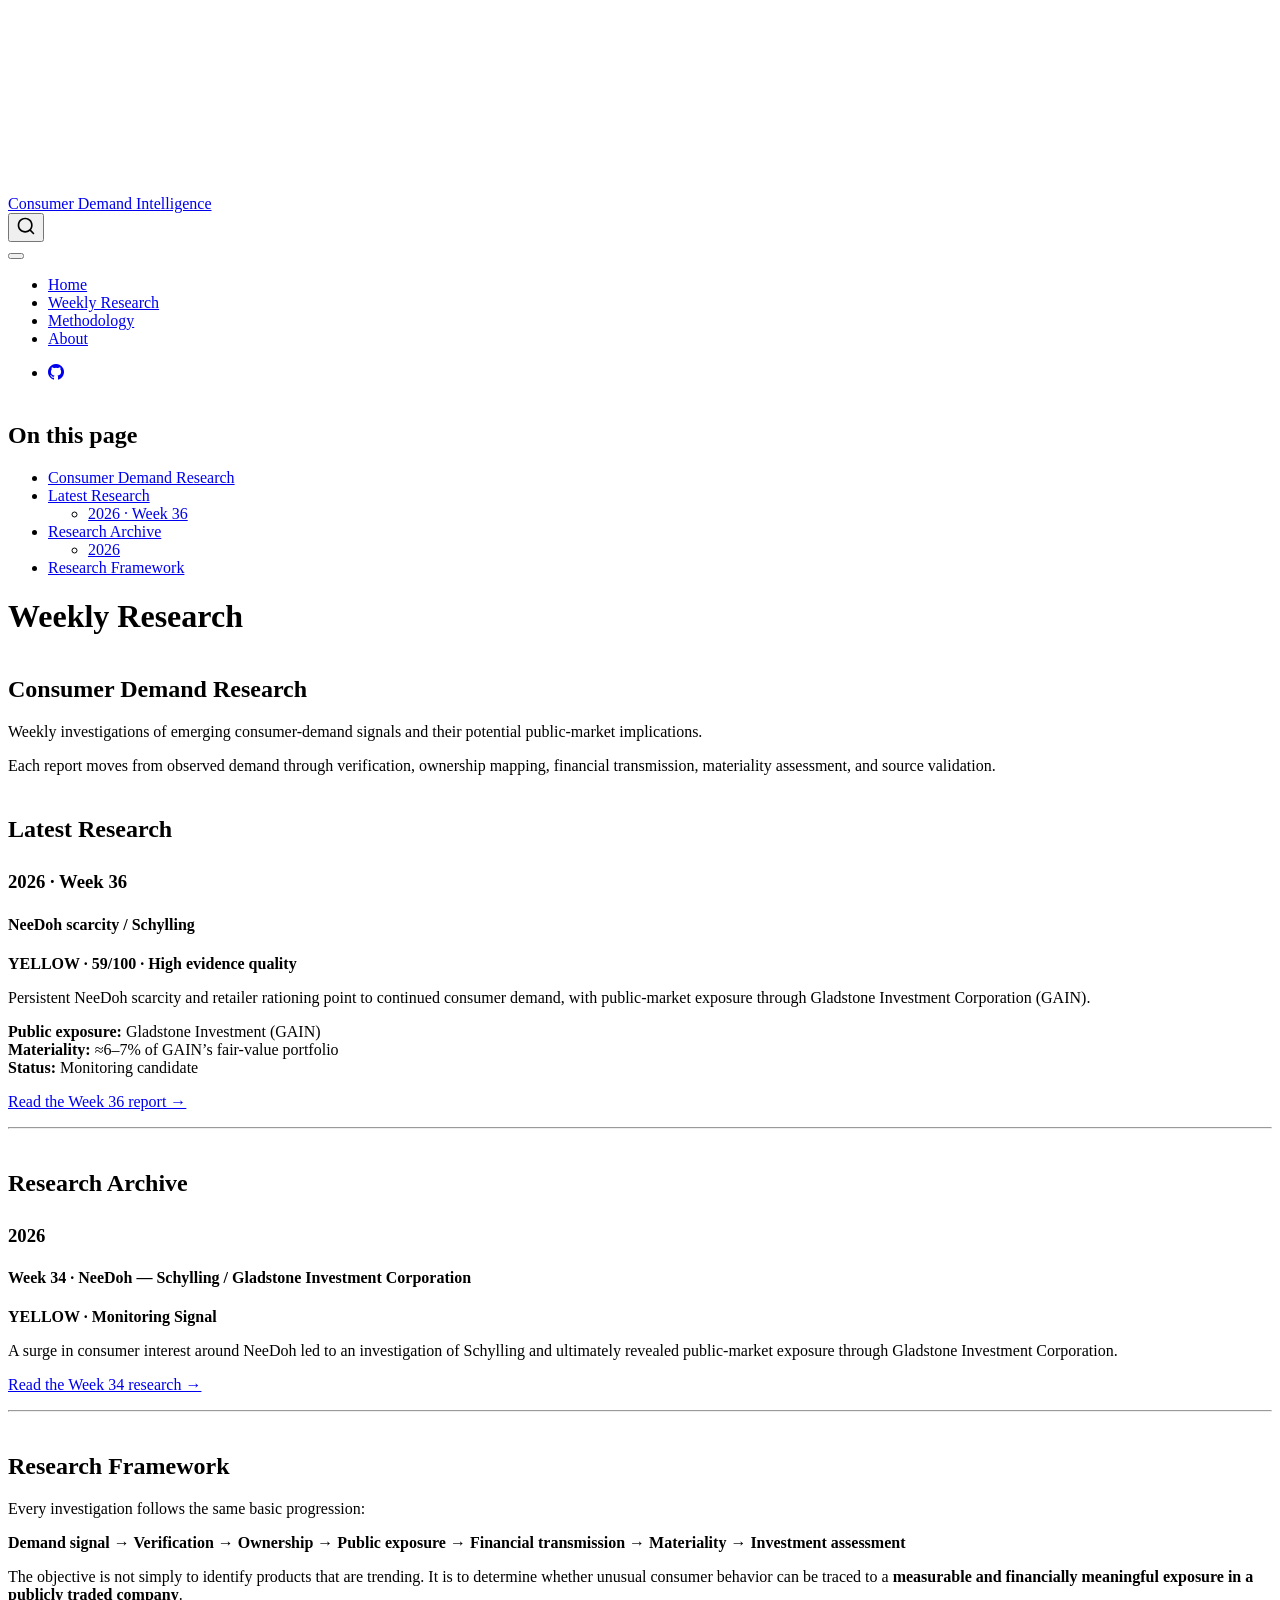
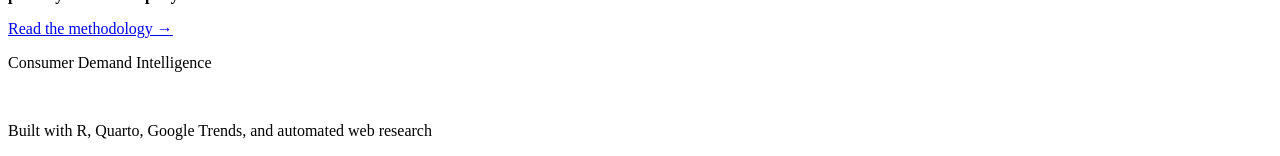
==== research/index.html @ 35b27fda "Built site for gh-pages" ====
<!DOCTYPE html>
<html xmlns="http://www.w3.org/1999/xhtml" lang="en" xml:lang="en"><head>

<meta charset="utf-8">
<meta name="generator" content="quarto-1.10.18">

<meta name="viewport" content="width=device-width, initial-scale=1.0, user-scalable=yes">


<title>Weekly Research – Consumer Demand Intelligence</title>
<style>
/* Default styles provided by pandoc.
** See https://pandoc.org/MANUAL.html#variables-for-html for config info.
*/
span.smallcaps{font-variant: small-caps;}
div.columns{display: flex; gap: 1.5em;}
div.column{flex: auto;}
@media screen {
div.columns{gap: min(4vw, 1.5em);}
div.column{overflow-x: auto;}
}
div.hanging-indent{margin-left: 1.5em; text-indent: -1.5em;}
ul.task-list{list-style: none;}
ul.task-list li input[type="checkbox"] {
  width: 0.8em;
  margin: 0 0.8em 0.2em -1em; /* quarto-specific, see https://github.com/quarto-dev/quarto-cli/issues/4556 */ 
  vertical-align: middle;
}
</style>


<script src="../site_libs/quarto-nav/quarto-nav.js"></script>
<script src="../site_libs/quarto-nav/headroom.min.js"></script>
<script src="../site_libs/clipboard/clipboard.min.js"></script>
<script src="../site_libs/quarto-search/autocomplete.umd.js"></script>
<script src="../site_libs/quarto-search/fuse.min.js"></script>
<script src="../site_libs/quarto-search/quarto-search.js"></script>
<meta name="quarto:offset" content="../">
<script src="../site_libs/quarto-html/quarto.js" type="module"></script>
<script src="../site_libs/quarto-html/tabsets/tabsets.js" type="module"></script>
<script src="../site_libs/quarto-html/popper.min.js"></script>
<script src="../site_libs/quarto-html/tippy.umd.min.js"></script>
<script src="../site_libs/quarto-html/anchor.min.js"></script>
<link href="../site_libs/quarto-html/tippy.css" rel="stylesheet">
<link href="../site_libs/quarto-html/quarto-syntax-highlighting-64a204ab8560d761af7679ceaba22944.css" rel="stylesheet" id="quarto-text-highlighting-styles">
<script src="../site_libs/bootstrap/bootstrap.min.js"></script>
<link href="../site_libs/bootstrap/bootstrap-icons.css" rel="stylesheet">
<link href="../site_libs/bootstrap/bootstrap-3e9b1289f5f353c49b617ce48ad2bc38.min.css" rel="stylesheet" append-hash="true" id="quarto-bootstrap" data-mode="light">
<script id="quarto-search-options" type="application/json">{
  "location": "navbar",
  "copy-button": false,
  "collapse-after": 3,
  "panel-placement": "end",
  "type": "overlay",
  "limit": 50,
  "keyboard-shortcut": [
    "f",
    "/",
    "s"
  ],
  "show-item-context": false,
  "language": {
    "search-no-results-text": "No results",
    "search-matching-documents-text": "matching documents",
    "search-copy-link-title": "Copy link to search",
    "search-hide-matches-text": "Hide additional matches",
    "search-more-match-text": "more match in this document",
    "search-more-matches-text": "more matches in this document",
    "search-clear-button-title": "Clear",
    "search-text-placeholder": "",
    "search-detached-cancel-button-title": "Cancel",
    "search-submit-button-title": "Submit",
    "search-label": "Search"
  }
}</script>


<link rel="stylesheet" href="../styles.css">
</head>

<body class="nav-fixed quarto-light">

<div id="quarto-search-results"></div>
  <header id="quarto-header" class="headroom fixed-top">
    <nav class="navbar navbar-expand-lg " data-bs-theme="dark">
      <div class="navbar-container container-fluid">
      <div class="navbar-brand-container mx-auto">
    <a class="navbar-brand" href="../index.html">
    <span class="navbar-title">Consumer Demand Intelligence</span>
    </a>
  </div>
            <div id="quarto-search" class="" title="Search"></div>
          <button class="navbar-toggler" type="button" data-bs-toggle="collapse" data-bs-target="#navbarCollapse" aria-controls="navbarCollapse" role="menu" aria-expanded="false" aria-label="Toggle navigation" onclick="if (window.quartoToggleHeadroom) { window.quartoToggleHeadroom(); }">
  <span class="navbar-toggler-icon"></span>
</button>
          <div class="collapse navbar-collapse" id="navbarCollapse">
            <ul class="navbar-nav navbar-nav-scroll me-auto">
  <li class="nav-item">
    <a class="nav-link" href="../index.html"> 
<span class="menu-text">Home</span></a>
  </li>  
  <li class="nav-item">
    <a class="nav-link active" href="../research/index.html" aria-current="page"> 
<span class="menu-text">Weekly Research</span></a>
  </li>  
  <li class="nav-item">
    <a class="nav-link" href="../methodology.html"> 
<span class="menu-text">Methodology</span></a>
  </li>  
  <li class="nav-item">
    <a class="nav-link" href="../about.html"> 
<span class="menu-text">About</span></a>
  </li>  
</ul>
            <ul class="navbar-nav navbar-nav-scroll ms-auto">
  <li class="nav-item compact">
    <a class="nav-link" href="https://github.com/JosePenaS/consumer-demand-intelligence"> <i class="bi bi-github" role="img">
</i> 
<span class="menu-text"></span></a>
  </li>  
</ul>
          </div> <!-- /navcollapse -->
            <div class="quarto-navbar-tools">
</div>
      </div> <!-- /container-fluid -->
    </nav>
</header>
<!-- content -->
<div id="quarto-content" class="quarto-container page-columns page-rows-contents page-layout-full page-navbar">
<!-- sidebar -->
<!-- margin-sidebar -->
    <div id="quarto-margin-sidebar" class="sidebar margin-sidebar">
        <nav id="TOC" role="doc-toc" class="toc-active">
    <h2 id="toc-title">On this page</h2>
   
  <ul>
  <li><a href="#consumer-demand-research" id="toc-consumer-demand-research" class="nav-link active" data-scroll-target="#consumer-demand-research">Consumer Demand Research</a></li>
  <li><a href="#latest-research" id="toc-latest-research" class="nav-link" data-scroll-target="#latest-research">Latest Research</a>
  <ul class="collapse">
  <li><a href="#week-36" id="toc-week-36" class="nav-link" data-scroll-target="#week-36">2026 · Week 36</a></li>
  </ul></li>
  <li><a href="#research-archive" id="toc-research-archive" class="nav-link" data-scroll-target="#research-archive">Research Archive</a>
  <ul class="collapse">
  <li><a href="#section" id="toc-section" class="nav-link" data-scroll-target="#section">2026</a></li>
  </ul></li>
  <li><a href="#research-framework" id="toc-research-framework" class="nav-link" data-scroll-target="#research-framework">Research Framework</a></li>
  </ul>
</nav>
    </div>
<!-- main -->
<main class="content column-page-left" id="quarto-document-content">

<header id="title-block-header" class="quarto-title-block default">
<div class="quarto-title">
<h1 class="title">Weekly Research</h1>
</div>



<div class="quarto-title-meta column-page-left">

    
  
    
  </div>
  


</header>


<section id="consumer-demand-research" class="level2">
<h2 class="anchored" data-anchor-id="consumer-demand-research">Consumer Demand Research</h2>
<p>Weekly investigations of emerging consumer-demand signals and their potential public-market implications.</p>
<p>Each report moves from observed demand through verification, ownership mapping, financial transmission, materiality assessment, and source validation.</p>
<!-- AUTO-WEEKLY-START -->
</section>
<section id="latest-research" class="level2">
<h2 class="anchored" data-anchor-id="latest-research">Latest Research</h2>
<section id="week-36" class="level3">
<h3 class="anchored" data-anchor-id="week-36">2026 · Week 36</h3>
<section id="needoh-scarcity-schylling" class="level4">
<h4 class="anchored" data-anchor-id="needoh-scarcity-schylling">NeeDoh scarcity / Schylling</h4>
<p><strong>YELLOW · 59/100 · High evidence quality</strong></p>
<p>Persistent NeeDoh scarcity and retailer rationing point to continued consumer demand, with public-market exposure through Gladstone Investment Corporation (GAIN).</p>
<p><strong>Public exposure:</strong> Gladstone Investment (GAIN)<br>
<strong>Materiality:</strong> ≈6–7% of GAIN’s fair-value portfolio<br>
<strong>Status:</strong> Monitoring candidate</p>
<p><a href="../research/2026-W36.html">Read the Week 36 report →</a></p>
<!-- AUTO-WEEKLY-END -->
<hr>
</section>
</section>
</section>
<section id="research-archive" class="level2">
<h2 class="anchored" data-anchor-id="research-archive">Research Archive</h2>
<section id="section" class="level3">
<h3 class="anchored" data-anchor-id="section">2026</h3>
<section id="week-34-needoh-schylling-gladstone-investment-corporation" class="level4">
<h4 class="anchored" data-anchor-id="week-34-needoh-schylling-gladstone-investment-corporation">Week 34 · NeeDoh — Schylling / Gladstone Investment Corporation</h4>
<p><strong>YELLOW · Monitoring Signal</strong></p>
<p>A surge in consumer interest around NeeDoh led to an investigation of Schylling and ultimately revealed public-market exposure through Gladstone Investment Corporation.</p>
<p><a href="../research/2026-W34-needoh.html">Read the Week 34 research →</a></p>
<hr>
</section>
</section>
</section>
<section id="research-framework" class="level2">
<h2 class="anchored" data-anchor-id="research-framework">Research Framework</h2>
<p>Every investigation follows the same basic progression:</p>
<p><strong>Demand signal → Verification → Ownership → Public exposure → Financial transmission → Materiality → Investment assessment</strong></p>
<p>The objective is not simply to identify products that are trending. It is to determine whether unusual consumer behavior can be traced to a <strong>measurable and financially meaningful exposure in a publicly traded company</strong>.</p>
<p><a href="../methodology.html">Read the methodology →</a></p>


</section>

</main> <!-- /main -->
<script id="quarto-html-after-body" type="application/javascript">
  window.document.addEventListener("DOMContentLoaded", function (event) {
    const icon = "";
    const anchorJS = new window.AnchorJS();
    anchorJS.options = {
      placement: 'right',
      icon: icon
    };
    anchorJS.add('.anchored');
    const isCodeAnnotation = (el) => {
      for (const clz of el.classList) {
        if (clz.startsWith('code-annotation-')) {                     
          return true;
        }
      }
      return false;
    }
    const onCopySuccess = function(e) {
      // button target
      const button = e.trigger;
      // don't keep focus
      button.blur();
      // flash "checked"
      button.classList.add('code-copy-button-checked');
      var currentTitle = button.getAttribute("title");
      button.setAttribute("title", "Copied!");
      let tooltip;
      if (window.bootstrap) {
        button.setAttribute("data-bs-toggle", "tooltip");
        button.setAttribute("data-bs-placement", "left");
        button.setAttribute("data-bs-title", "Copied!");
        tooltip = new bootstrap.Tooltip(button, 
          { trigger: "manual", 
            customClass: "code-copy-button-tooltip",
            offset: [0, -8]});
        tooltip.show();    
      }
      setTimeout(function() {
        if (tooltip) {
          tooltip.hide();
          button.removeAttribute("data-bs-title");
          button.removeAttribute("data-bs-toggle");
          button.removeAttribute("data-bs-placement");
        }
        button.setAttribute("title", currentTitle);
        button.classList.remove('code-copy-button-checked');
      }, 1000);
      // clear code selection
      e.clearSelection();
    }
    const getTextToCopy = function(trigger) {
      const outerScaffold = trigger.parentElement.cloneNode(true);
      const codeEl = outerScaffold.querySelector('code');
      for (const childEl of codeEl.children) {
        if (isCodeAnnotation(childEl)) {
          childEl.remove();
        }
      }
      return codeEl.innerText;
    }
    const clipboard = new window.ClipboardJS('.code-copy-button:not([data-in-quarto-modal])', {
      text: getTextToCopy
    });
    clipboard.on('success', onCopySuccess);
    if (window.document.getElementById('quarto-embedded-source-code-modal')) {
      const clipboardModal = new window.ClipboardJS('.code-copy-button[data-in-quarto-modal]', {
        text: getTextToCopy,
        container: window.document.getElementById('quarto-embedded-source-code-modal')
      });
      clipboardModal.on('success', onCopySuccess);
    }
      var localhostRegex = new RegExp(/^(?:http|https):\/\/localhost\:?[0-9]*\//);
      var mailtoRegex = new RegExp(/^mailto:/);
        var filterRegex = new RegExp("https:\/\/JosePenaS\.github\.io\/consumer-demand-intelligence\/");
      var isInternal = (href) => {
          return filterRegex.test(href) || localhostRegex.test(href) || mailtoRegex.test(href);
      }
      // Inspect non-navigation links and adorn them if external
     var links = window.document.querySelectorAll('a[href]:not(.nav-link):not(.navbar-brand):not(.toc-action):not(.sidebar-link):not(.sidebar-item-toggle):not(.pagination-link):not(.no-external):not([aria-hidden]):not(.dropdown-item):not(.quarto-navigation-tool):not(.about-link)');
      for (var i=0; i<links.length; i++) {
        const link = links[i];
        if (!isInternal(link.href)) {
          // undo the damage that might have been done by quarto-nav.js in the case of
          // links that we want to consider external
          if (link.dataset.originalHref !== undefined) {
            link.href = link.dataset.originalHref;
          }
            // target, if specified
            link.setAttribute("target", "_blank");
            if (link.getAttribute("rel") === null) {
              link.setAttribute("rel", "noopener");
            }
        }
      }
    function tippyHover(el, contentFn, onTriggerFn, onUntriggerFn) {
      const config = {
        allowHTML: true,
        maxWidth: 500,
        delay: 100,
        arrow: false,
        appendTo: function(el) {
            return el.parentElement;
        },
        interactive: true,
        interactiveBorder: 10,
        theme: 'quarto',
        placement: 'bottom-start',
      };
      if (contentFn) {
        config.content = contentFn;
      }
      if (onTriggerFn) {
        config.onTrigger = onTriggerFn;
      }
      if (onUntriggerFn) {
        config.onUntrigger = onUntriggerFn;
      }
      window.tippy(el, config); 
    }
    const noterefs = window.document.querySelectorAll('a[role="doc-noteref"]');
    for (var i=0; i<noterefs.length; i++) {
      const ref = noterefs[i];
      tippyHover(ref, function() {
        // use id or data attribute instead here
        let href = ref.getAttribute('data-footnote-href') || ref.getAttribute('href');
        try { href = new URL(href).hash; } catch {}
        const id = href.replace(/^#\/?/, "");
        const note = window.document.getElementById(id);
        if (note) {
          return note.innerHTML;
        } else {
          return "";
        }
      });
    }
    const xrefs = window.document.querySelectorAll('a.quarto-xref');
    const processXRef = (id, note) => {
      // Strip column container classes
      const stripColumnClz = (el) => {
        el.classList.remove("page-full", "page-columns");
        if (el.children) {
          for (const child of el.children) {
            stripColumnClz(child);
          }
        }
      }
      stripColumnClz(note)
      if (id === null || id.startsWith('sec-')) {
        // Special case sections, only their first couple elements
        const container = document.createElement("div");
        if (note.children && note.children.length > 2) {
          container.appendChild(note.children[0].cloneNode(true));
          for (let i = 1; i < note.children.length; i++) {
            const child = note.children[i];
            if (child.tagName === "P" && child.innerText === "") {
              continue;
            } else {
              container.appendChild(child.cloneNode(true));
              break;
            }
          }
          if (window.Quarto?.typesetMath) {
            window.Quarto.typesetMath(container);
          }
          return container.innerHTML
        } else {
          if (window.Quarto?.typesetMath) {
            window.Quarto.typesetMath(note);
          }
          return note.innerHTML;
        }
      } else {
        // Remove any anchor links if they are present
        const anchorLink = note.querySelector('a.anchorjs-link');
        if (anchorLink) {
          anchorLink.remove();
        }
        if (window.Quarto?.typesetMath) {
          window.Quarto.typesetMath(note);
        }
        if (note.classList.contains("callout")) {
          return note.outerHTML;
        } else {
          return note.innerHTML;
        }
      }
    }
    for (var i=0; i<xrefs.length; i++) {
      const xref = xrefs[i];
      tippyHover(xref, undefined, function(instance) {
        instance.disable();
        let url = xref.getAttribute('href');
        let hash = undefined; 
        if (url.startsWith('#')) {
          hash = url;
        } else {
          try { hash = new URL(url).hash; } catch {}
        }
        if (hash) {
          const id = hash.replace(/^#\/?/, "");
          const note = window.document.getElementById(id);
          if (note !== null) {
            try {
              const html = processXRef(id, note.cloneNode(true));
              instance.setContent(html);
            } finally {
              instance.enable();
              instance.show();
            }
          } else {
            // See if we can fetch this
            fetch(url.split('#')[0])
            .then(res => res.text())
            .then(html => {
              const parser = new DOMParser();
              const htmlDoc = parser.parseFromString(html, "text/html");
              const note = htmlDoc.getElementById(id);
              if (note !== null) {
                const html = processXRef(id, note);
                instance.setContent(html);
              } 
            }).finally(() => {
              instance.enable();
              instance.show();
            });
          }
        } else {
          // See if we can fetch a full url (with no hash to target)
          // This is a special case and we should probably do some content thinning / targeting
          fetch(url)
          .then(res => res.text())
          .then(html => {
            const parser = new DOMParser();
            const htmlDoc = parser.parseFromString(html, "text/html");
            const note = htmlDoc.querySelector('main.content');
            if (note !== null) {
              // This should only happen for chapter cross references
              // (since there is no id in the URL)
              // remove the first header
              if (note.children.length > 0 && note.children[0].tagName === "HEADER") {
                note.children[0].remove();
              }
              const html = processXRef(null, note);
              instance.setContent(html);
            } 
          }).finally(() => {
            instance.enable();
            instance.show();
          });
        }
      }, function(instance) {
      });
    }
        let selectedAnnoteEl;
        const selectorForAnnotation = ( cell, annotation) => {
          let cellAttr = 'data-code-cell="' + cell + '"';
          let lineAttr = 'data-code-annotation="' +  annotation + '"';
          const selector = 'span[' + cellAttr + '][' + lineAttr + ']';
          return selector;
        }
        const selectCodeLines = (annoteEl) => {
          const doc = window.document;
          const targetCell = annoteEl.getAttribute("data-target-cell");
          const targetAnnotation = annoteEl.getAttribute("data-target-annotation");
          const annoteSpan = window.document.querySelector(selectorForAnnotation(targetCell, targetAnnotation));
          const lines = annoteSpan.getAttribute("data-code-lines").split(",");
          const lineIds = lines.map((line) => {
            return targetCell + "-" + line;
          })
          let top = null;
          let height = null;
          let parent = null;
          if (lineIds.length > 0) {
              //compute the position of the single el (top and bottom and make a div)
              const el = window.document.getElementById(lineIds[0]);
              top = el.offsetTop;
              height = el.offsetHeight;
              parent = el.parentElement.parentElement;
            if (lineIds.length > 1) {
              const lastEl = window.document.getElementById(lineIds[lineIds.length - 1]);
              const bottom = lastEl.offsetTop + lastEl.offsetHeight;
              height = bottom - top;
            }
            if (top !== null && height !== null && parent !== null) {
              // cook up a div (if necessary) and position it 
              let div = window.document.getElementById("code-annotation-line-highlight");
              if (div === null) {
                div = window.document.createElement("div");
                div.setAttribute("id", "code-annotation-line-highlight");
                div.style.position = 'absolute';
                parent.appendChild(div);
              }
              div.style.top = top - 2 + "px";
              div.style.height = height + 4 + "px";
              div.style.left = 0;
              let gutterDiv = window.document.getElementById("code-annotation-line-highlight-gutter");
              if (gutterDiv === null) {
                gutterDiv = window.document.createElement("div");
                gutterDiv.setAttribute("id", "code-annotation-line-highlight-gutter");
                gutterDiv.style.position = 'absolute';
                const codeCell = window.document.getElementById(targetCell);
                const gutter = codeCell.querySelector('.code-annotation-gutter');
                gutter.appendChild(gutterDiv);
              }
              gutterDiv.style.top = top - 2 + "px";
              gutterDiv.style.height = height + 4 + "px";
            }
            selectedAnnoteEl = annoteEl;
          }
        };
        const unselectCodeLines = () => {
          const elementsIds = ["code-annotation-line-highlight", "code-annotation-line-highlight-gutter"];
          elementsIds.forEach((elId) => {
            const div = window.document.getElementById(elId);
            if (div) {
              div.remove();
            }
          });
          selectedAnnoteEl = undefined;
        };
          // Handle positioning of the toggle
      window.addEventListener(
        "resize",
        throttle(() => {
          elRect = undefined;
          if (selectedAnnoteEl) {
            selectCodeLines(selectedAnnoteEl);
          }
        }, 10)
      );
      function throttle(fn, ms) {
      let throttle = false;
      let timer;
        return (...args) => {
          if(!throttle) { // first call gets through
              fn.apply(this, args);
              throttle = true;
          } else { // all the others get throttled
              if(timer) clearTimeout(timer); // cancel #2
              timer = setTimeout(() => {
                fn.apply(this, args);
                timer = throttle = false;
              }, ms);
          }
        };
      }
        // Attach click handler to the DT
        const annoteDls = window.document.querySelectorAll('dt[data-target-cell]');
        for (const annoteDlNode of annoteDls) {
          annoteDlNode.addEventListener('click', (event) => {
            const clickedEl = event.target;
            if (clickedEl !== selectedAnnoteEl) {
              unselectCodeLines();
              const activeEl = window.document.querySelector('dt[data-target-cell].code-annotation-active');
              if (activeEl) {
                activeEl.classList.remove('code-annotation-active');
              }
              selectCodeLines(clickedEl);
              clickedEl.classList.add('code-annotation-active');
            } else {
              // Unselect the line
              unselectCodeLines();
              clickedEl.classList.remove('code-annotation-active');
            }
          });
        }
    const findCites = (el) => {
      const parentEl = el.parentElement;
      if (parentEl) {
        const cites = parentEl.dataset.cites;
        if (cites) {
          return {
            el,
            cites: cites.split(' ')
          };
        } else {
          return findCites(el.parentElement)
        }
      } else {
        return undefined;
      }
    };
    var bibliorefs = window.document.querySelectorAll('a[role="doc-biblioref"]');
    for (var i=0; i<bibliorefs.length; i++) {
      const ref = bibliorefs[i];
      const citeInfo = findCites(ref);
      if (citeInfo) {
        tippyHover(citeInfo.el, function() {
          var popup = window.document.createElement('div');
          citeInfo.cites.forEach(function(cite) {
            var citeDiv = window.document.createElement('div');
            citeDiv.classList.add('hanging-indent');
            citeDiv.classList.add('csl-entry');
            var biblioDiv = window.document.getElementById('ref-' + cite);
            if (biblioDiv) {
              citeDiv.innerHTML = biblioDiv.innerHTML;
            }
            popup.appendChild(citeDiv);
          });
          return popup.innerHTML;
        });
      }
    }
  });
  </script>
</div> <!-- /content -->
<footer class="footer">
  <div class="nav-footer">
    <div class="nav-footer-left">
<p>Consumer Demand Intelligence</p>
</div>   
    <div class="nav-footer-center">
      &nbsp;
    </div>
    <div class="nav-footer-right">
<p>Built with R, Quarto, Google Trends, and automated web research</p>
</div>
  </div>
</footer>




</body></html>
---- site_libs/quarto-html/tippy.css ----
.tippy-box[data-animation=fade][data-state=hidden]{opacity:0}[data-tippy-root]{max-width:calc(100vw - 10px)}.tippy-box{position:relative;background-color:#333;color:#fff;border-radius:4px;font-size:14px;line-height:1.4;white-space:normal;outline:0;transition-property:transform,visibility,opacity}.tippy-box[data-placement^=top]>.tippy-arrow{bottom:0}.tippy-box[data-placement^=top]>.tippy-arrow:before{bottom:-7px;left:0;border-width:8px 8px 0;border-top-color:initial;transform-origin:center top}.tippy-box[data-placement^=bottom]>.tippy-arrow{top:0}.tippy-box[data-placement^=bottom]>.tippy-arrow:before{top:-7px;left:0;border-width:0 8px 8px;border-bottom-color:initial;transform-origin:center bottom}.tippy-box[data-placement^=left]>.tippy-arrow{right:0}.tippy-box[data-placement^=left]>.tippy-arrow:before{border-width:8px 0 8px 8px;border-left-color:initial;right:-7px;transform-origin:center left}.tippy-box[data-placement^=right]>.tippy-arrow{left:0}.tippy-box[data-placement^=right]>.tippy-arrow:before{left:-7px;border-width:8px 8px 8px 0;border-right-color:initial;transform-origin:center right}.tippy-box[data-inertia][data-state=visible]{transition-timing-function:cubic-bezier(.54,1.5,.38,1.11)}.tippy-arrow{width:16px;height:16px;color:#333}.tippy-arrow:before{content:"";position:absolute;border-color:transparent;border-style:solid}.tippy-content{position:relative;padding:5px 9px;z-index:1}
---- site_libs/quarto-html/quarto-syntax-highlighting-64a204ab8560d761af7679ceaba22944.css ----
/* quarto syntax highlight colors */
:root {
  --quarto-hl-ot-color: #003B4F;
  --quarto-hl-at-color: #657422;
  --quarto-hl-ss-color: #20794D;
  --quarto-hl-an-color: #5E5E5E;
  --quarto-hl-fu-color: #4758AB;
  --quarto-hl-st-color: #20794D;
  --quarto-hl-cf-color: #003B4F;
  --quarto-hl-op-color: #5E5E5E;
  --quarto-hl-er-color: #AD0000;
  --quarto-hl-bn-color: #AD0000;
  --quarto-hl-al-color: #AD0000;
  --quarto-hl-va-color: #111111;
  --quarto-hl-bu-color: inherit;
  --quarto-hl-ex-color: inherit;
  --quarto-hl-pp-color: #AD0000;
  --quarto-hl-in-color: #5E5E5E;
  --quarto-hl-vs-color: #20794D;
  --quarto-hl-wa-color: #5E5E5E;
  --quarto-hl-do-color: #5E5E5E;
  --quarto-hl-im-color: #00769E;
  --quarto-hl-ch-color: #20794D;
  --quarto-hl-dt-color: #AD0000;
  --quarto-hl-fl-color: #AD0000;
  --quarto-hl-co-color: #5E5E5E;
  --quarto-hl-cv-color: #5E5E5E;
  --quarto-hl-cn-color: #8f5902;
  --quarto-hl-sc-color: #5E5E5E;
  --quarto-hl-dv-color: #AD0000;
  --quarto-hl-kw-color: #003B4F;
}

/* other quarto variables */
:root {
  --quarto-font-monospace: SFMono-Regular, Menlo, Monaco, Consolas, "Liberation Mono", "Courier New", monospace;
}

/* syntax highlight based on Pandoc's rules */
pre > code.sourceCode > span {
  color: #003B4F;
}

code.sourceCode > span {
  color: #003B4F;
}

div.sourceCode,
div.sourceCode pre.sourceCode {
  color: #003B4F;
}

/* Normal */
code span {
  color: #003B4F;
}

/* Alert */
code span.al {
  color: #AD0000;
  font-style: inherit;
}

/* Annotation */
code span.an {
  color: #5E5E5E;
  font-style: inherit;
}

/* Attribute */
code span.at {
  color: #657422;
  font-style: inherit;
}

/* BaseN */
code span.bn {
  color: #AD0000;
  font-style: inherit;
}

/* BuiltIn */
code span.bu {
  font-style: inherit;
}

/* ControlFlow */
code span.cf {
  color: #003B4F;
  font-weight: bold;
  font-style: inherit;
}

/* Char */
code span.ch {
  color: #20794D;
  font-style: inherit;
}

/* Constant */
code span.cn {
  color: #8f5902;
  font-style: inherit;
}

/* Comment */
code span.co {
  color: #5E5E5E;
  font-style: inherit;
}

/* CommentVar */
code span.cv {
  color: #5E5E5E;
  font-style: italic;
}

/* Documentation */
code span.do {
  color: #5E5E5E;
  font-style: italic;
}

/* DataType */
code span.dt {
  color: #AD0000;
  font-style: inherit;
}

/* DecVal */
code span.dv {
  color: #AD0000;
  font-style: inherit;
}

/* Error */
code span.er {
  color: #AD0000;
  font-style: inherit;
}

/* Extension */
code span.ex {
  font-style: inherit;
}

/* Float */
code span.fl {
  color: #AD0000;
  font-style: inherit;
}

/* Function */
code span.fu {
  color: #4758AB;
  font-style: inherit;
}

/* Import */
code span.im {
  color: #00769E;
  font-style: inherit;
}

/* Information */
code span.in {
  color: #5E5E5E;
  font-style: inherit;
}

/* Keyword */
code span.kw {
  color: #003B4F;
  font-weight: bold;
  font-style: inherit;
}

/* Operator */
code span.op {
  color: #5E5E5E;
  font-style: inherit;
}

/* Other */
code span.ot {
  color: #003B4F;
  font-style: inherit;
}

/* Preprocessor */
code span.pp {
  color: #AD0000;
  font-style: inherit;
}

/* SpecialChar */
code span.sc {
  color: #5E5E5E;
  font-style: inherit;
}

/* SpecialString */
code span.ss {
  color: #20794D;
  font-style: inherit;
}

/* String */
code span.st {
  color: #20794D;
  font-style: inherit;
}

/* Variable */
code span.va {
  color: #111111;
  font-style: inherit;
}

/* VerbatimString */
code span.vs {
  color: #20794D;
  font-style: inherit;
}

/* Warning */
code span.wa {
  color: #5E5E5E;
  font-style: italic;
}

.prevent-inlining {
  content: "</";
}

/*# sourceMappingURL=9d8d5bb603a83b8298b89080a598c93b.css.map */
---- styles.css ----
/* css styles */

table {
  display: block;
  overflow-x: auto;
  white-space: nowrap;
}

.callout {
  margin-top: 1.5rem;
  margin-bottom: 1.5rem;
}

h2 {
  margin-top: 2.5rem;
}

h3 {
  margin-top: 1.75rem;
}

/* ============================================================
   Weekly Research — comparison table
   ============================================================ */

#comparison-table {
  width: 100%;
  max-width: 100%;
  overflow-x: visible;
}

#comparison-table table {
  width: 100%;
  max-width: 100%;
  table-layout: auto;
  font-size: 0.85rem;
  margin-bottom: 0.75rem;
}

#comparison-table th,
#comparison-table td {
  padding: 0.5rem 0.55rem;
  vertical-align: top;
  line-height: 1.35;
  white-space: normal;
}

#comparison-table th:nth-child(2),
#comparison-table td:nth-child(2),
#comparison-table th:nth-child(3),
#comparison-table td:nth-child(3),
#comparison-table th:nth-child(6),
#comparison-table td:nth-child(6),
#comparison-table th:nth-child(7),
#comparison-table td:nth-child(7) {
  white-space: nowrap;
}

/* ============================================================
   Weekly Research Hub
   ============================================================ */

.research-hub h1.title {
  margin-bottom: 1.25rem;
}

/* Section spacing */
.research-hub h2 {
  margin-top: 2.4rem;
  margin-bottom: 1rem;
}

/* Latest research card */
.research-hub #latest-research + h3 {
  margin-top: 0;
}

.research-hub #latest-research ~ h3:first-of-type {
  font-size: 1.45rem;
}

/* The content between Latest Research and Research Archive */
.research-hub #latest-research {
  margin-bottom: 1rem;
}

.research-hub #latest-research + h3,
.research-hub #latest-research + h3 ~ p {
  max-width: 900px;
}

/* Latest research visual block */
.research-hub #latest-research + h3 {
  padding-top: 1.4rem;
  margin-bottom: 0.75rem;
}

.research-hub #latest-research + h3 ~ p {
  line-height: 1.6;
}

/* Metadata emphasis */
.research-hub strong {
  font-weight: 650;
}

/* Research archive entries */
.research-hub #research-archive ~ h3 {
  margin-top: 1.5rem;
}

.research-hub #research-archive ~ h4 {
  margin-top: 1.5rem;
  margin-bottom: 0.5rem;
  font-size: 1.15rem;
}

/* Links to reports */
.research-hub a[href*="2026-W"] {
  display: inline-block;
  margin-top: 0.3rem;
  font-weight: 600;
  text-decoration: none;
}

.research-hub a[href*="2026-W"]:hover {
  text-decoration: underline;
}

/* Research framework */
.research-hub #research-framework {
  margin-top: 2.75rem;
}

.research-hub #research-framework + p + p {
  padding: 1rem 1.1rem;
  border-left: 3px solid var(--bs-primary);
  background: rgba(0, 0, 0, 0.025);
  border-radius: 0.2rem;
}

/* ============================================================
   Featured weekly research
   ============================================================ */

.research-feature {
  margin-top: 1.25rem;
  padding: 1.75rem 2rem;
  border: 1px solid #dfe3e7;
  border-radius: 0.6rem;
  background: #fafbfc;
}

.research-feature .research-kicker {
  margin-bottom: 0.55rem;
  font-size: 0.75rem;
  font-weight: 700;
  letter-spacing: 0.08em;
  color: #6c757d;
}

.research-feature h3 {
  margin-top: 0;
  margin-bottom: 0.8rem;
  font-size: 1.55rem;
}

.research-meta {
  display: flex;
  flex-wrap: wrap;
  gap: 0.45rem;
  margin-bottom: 1.25rem;
}

.research-badge {
  display: inline-block;
  padding: 0.3rem 0.55rem;
  border: 1px solid #d7dce1;
  border-radius: 999px;
  background: white;
  font-size: 0.72rem;
  font-weight: 700;
  letter-spacing: 0.03em;
}

.research-badge-yellow {
  background: #fff3cd;
  border-color: #ffe69c;
  color: #664d03;
}

.research-feature > p {
  max-width: 820px;
  margin-bottom: 1.35rem;
  font-size: 1.02rem;
  line-height: 1.65;
}

.research-stats {
  display: grid;
  grid-template-columns: repeat(3, minmax(0, 1fr));
  gap: 1rem;
  padding-top: 1.2rem;
  margin-top: 1.1rem;
  border-top: 1px solid #dfe3e7;
}

.research-stats div {
  display: flex;
  flex-direction: column;
  gap: 0.2rem;
}

.research-stats span {
  font-size: 0.69rem;
  font-weight: 700;
  letter-spacing: 0.06em;
  color: #6c757d;
}

.research-stats strong {
  font-size: 0.9rem;
  font-weight: 600;
}

.research-report-link {
  display: inline-block;
  margin-top: 1.4rem;
  font-weight: 600;
  text-decoration: none;
}

.research-report-link:hover {
  text-decoration: underline;
}

@media (max-width: 768px) {
  .research-feature {
    padding: 1.25rem;
  }

  .research-stats {
    grid-template-columns: 1fr;
  }
}
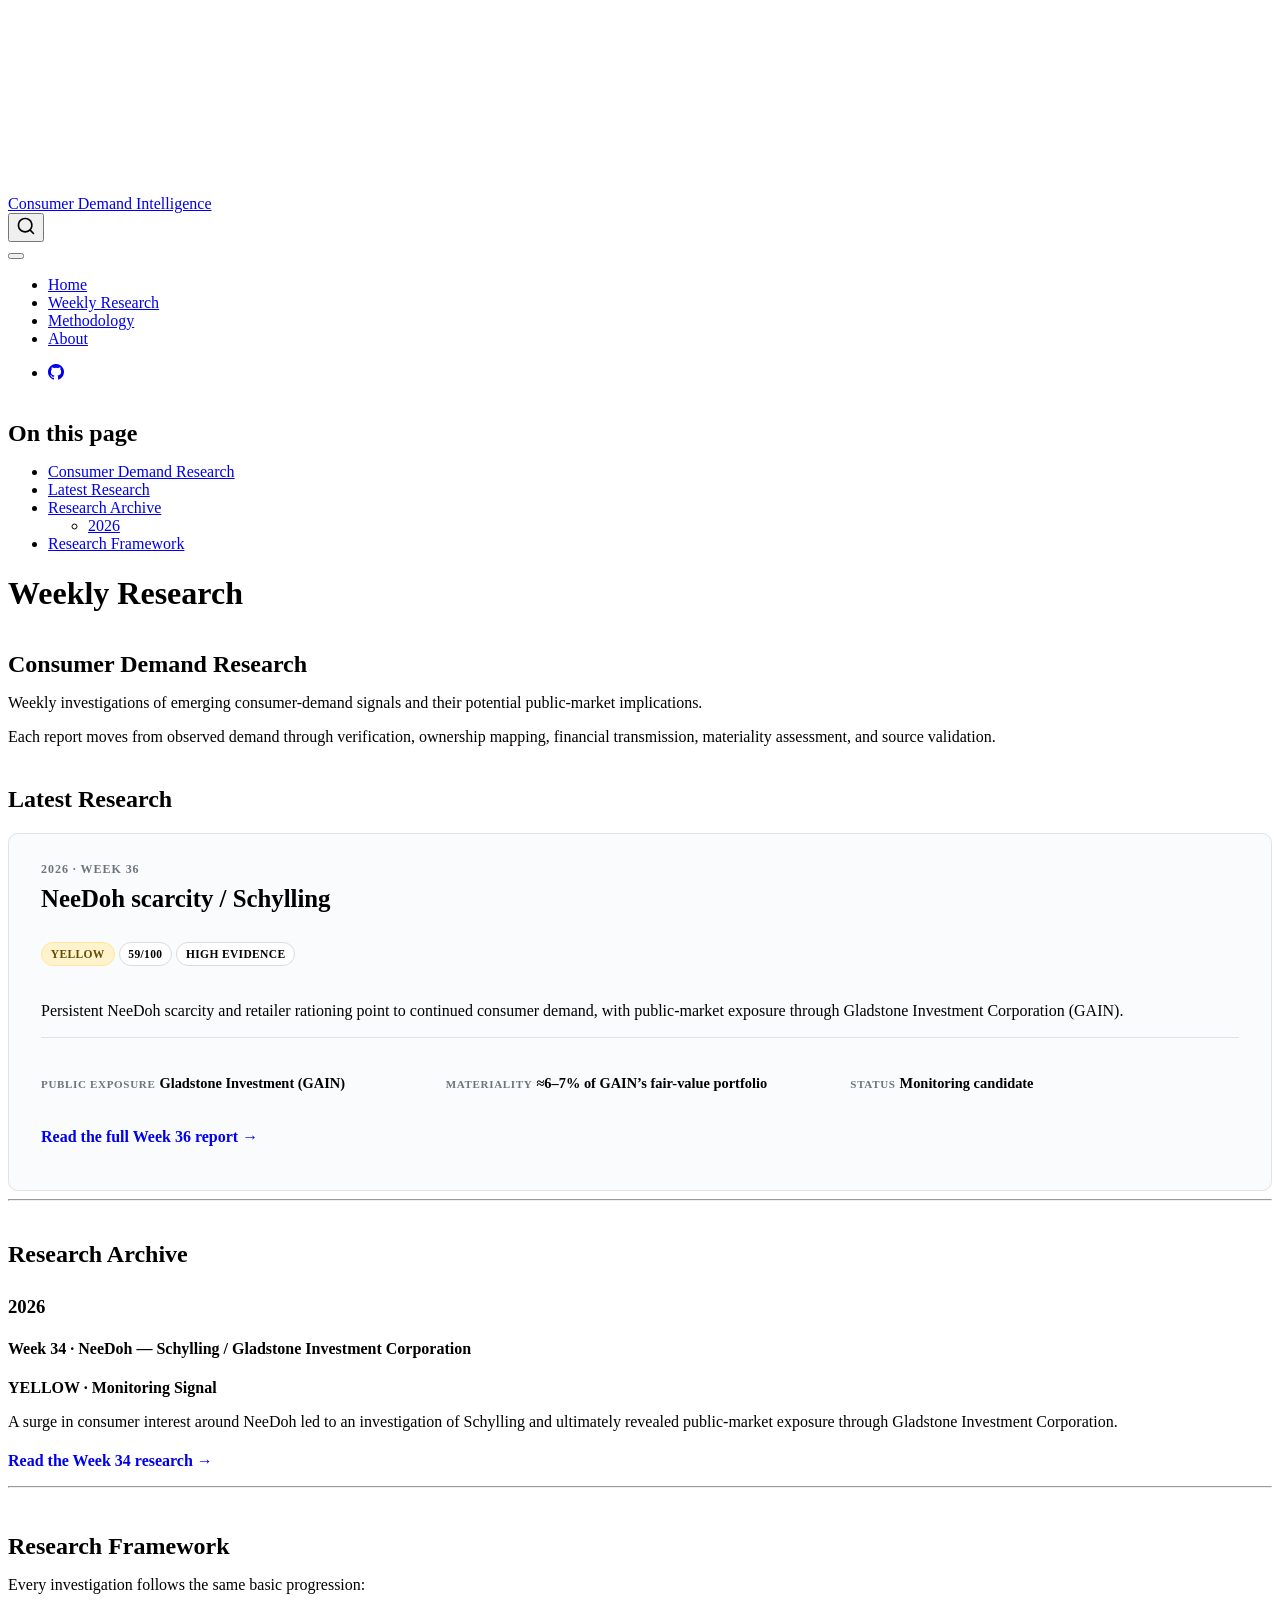
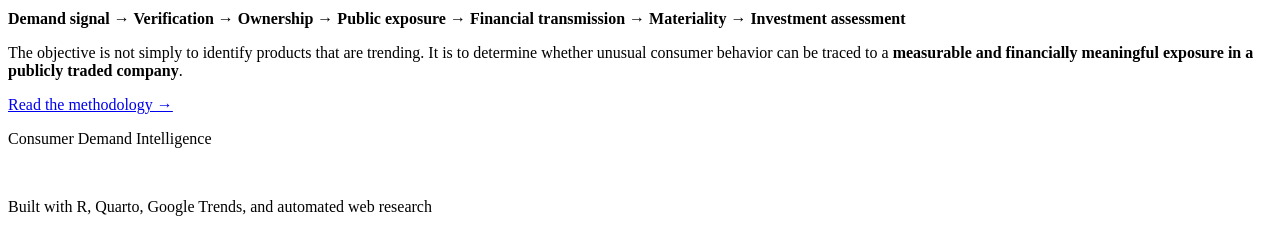
==== commit 0d364d34: "Built site for gh-pages" ====
--- a/research/index.html
+++ b/research/index.html
@@ -78,7 +78,7 @@
 <link rel="stylesheet" href="../styles.css">
 </head>
 
-<body class="nav-fixed quarto-light">
+<body class="nav-fixed research-hub quarto-light">
 
 <div id="quarto-search-results"></div>
   <header id="quarto-header" class="headroom fixed-top">
@@ -135,10 +135,7 @@
    
   <ul>
   <li><a href="#consumer-demand-research" id="toc-consumer-demand-research" class="nav-link active" data-scroll-target="#consumer-demand-research">Consumer Demand Research</a></li>
-  <li><a href="#latest-research" id="toc-latest-research" class="nav-link" data-scroll-target="#latest-research">Latest Research</a>
-  <ul class="collapse">
-  <li><a href="#week-36" id="toc-week-36" class="nav-link" data-scroll-target="#week-36">2026 · Week 36</a></li>
-  </ul></li>
+  <li><a href="#latest-research" id="toc-latest-research" class="nav-link" data-scroll-target="#latest-research">Latest Research</a></li>
   <li><a href="#research-archive" id="toc-research-archive" class="nav-link" data-scroll-target="#research-archive">Research Archive</a>
   <ul class="collapse">
   <li><a href="#section" id="toc-section" class="nav-link" data-scroll-target="#section">2026</a></li>
@@ -177,20 +174,32 @@
 </section>
 <section id="latest-research" class="level2">
 <h2 class="anchored" data-anchor-id="latest-research">Latest Research</h2>
-<section id="week-36" class="level3">
-<h3 class="anchored" data-anchor-id="week-36">2026 · Week 36</h3>
-<section id="needoh-scarcity-schylling" class="level4">
-<h4 class="anchored" data-anchor-id="needoh-scarcity-schylling">NeeDoh scarcity / Schylling</h4>
-<p><strong>YELLOW · 59/100 · High evidence quality</strong></p>
+<div class="research-feature">
+<div class="research-kicker">
+2026 · WEEK 36
+</div>
+<section id="needoh-scarcity-schylling" class="level3">
+<h3 class="anchored" data-anchor-id="needoh-scarcity-schylling">NeeDoh scarcity / Schylling</h3>
+<div class="research-meta">
+<p><span class="research-badge research-badge-yellow">YELLOW</span> <span class="research-badge">59/100</span> <span class="research-badge">HIGH EVIDENCE</span></p>
+</div>
 <p>Persistent NeeDoh scarcity and retailer rationing point to continued consumer demand, with public-market exposure through Gladstone Investment Corporation (GAIN).</p>
-<p><strong>Public exposure:</strong> Gladstone Investment (GAIN)<br>
-<strong>Materiality:</strong> ≈6–7% of GAIN’s fair-value portfolio<br>
-<strong>Status:</strong> Monitoring candidate</p>
-<p><a href="../research/2026-W36.html">Read the Week 36 report →</a></p>
+<div class="research-stats">
+<div>
+<p><span>PUBLIC EXPOSURE</span> <strong>Gladstone Investment (GAIN)</strong></p>
+</div>
+<div>
+<p><span>MATERIALITY</span> <strong>≈6–7% of GAIN’s fair-value portfolio</strong></p>
+</div>
+<div>
+<p><span>STATUS</span> <strong>Monitoring candidate</strong></p>
+</div>
+</div>
+<p><a href="../research/2026-W36.html" class="research-report-link">Read the full Week 36 report →</a></p>
+</section>
+</div>
 <!-- AUTO-WEEKLY-END -->
 <hr>
-</section>
-</section>
 </section>
 <section id="research-archive" class="level2">
 <h2 class="anchored" data-anchor-id="research-archive">Research Archive</h2>
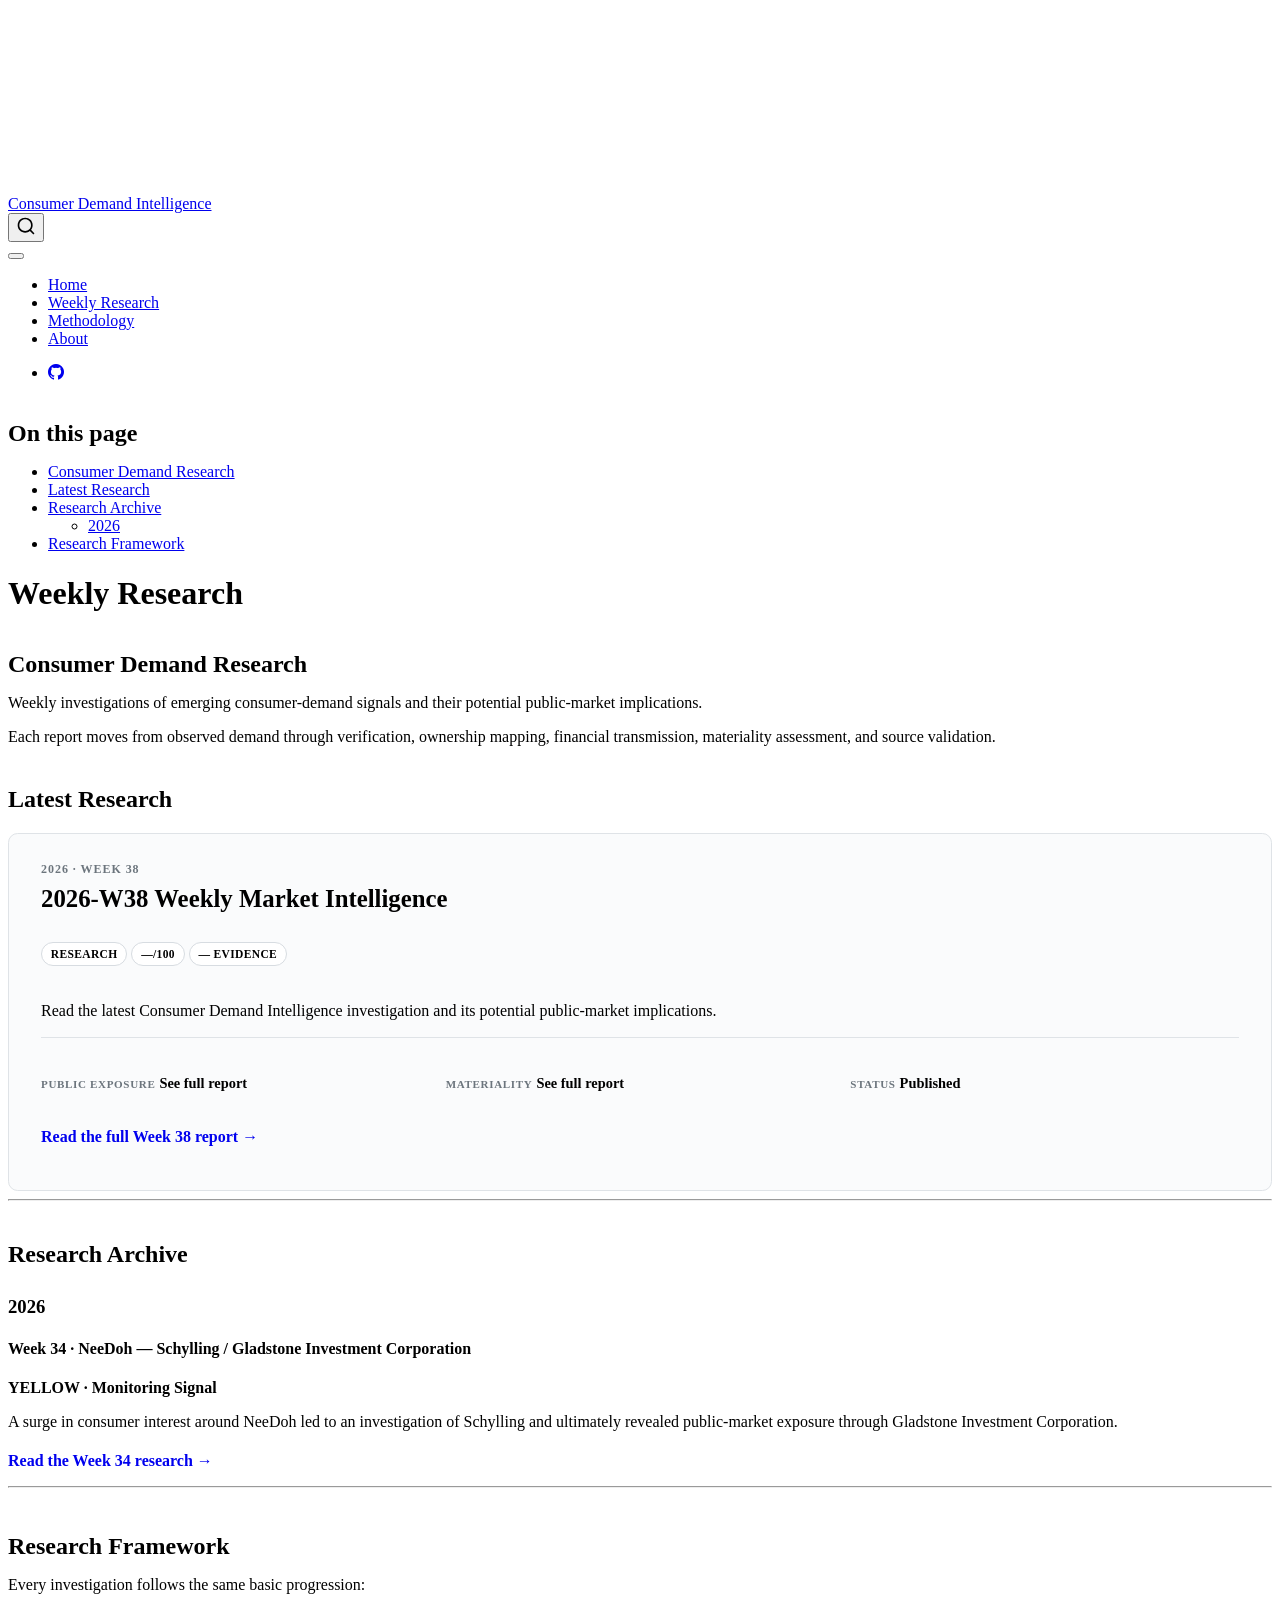
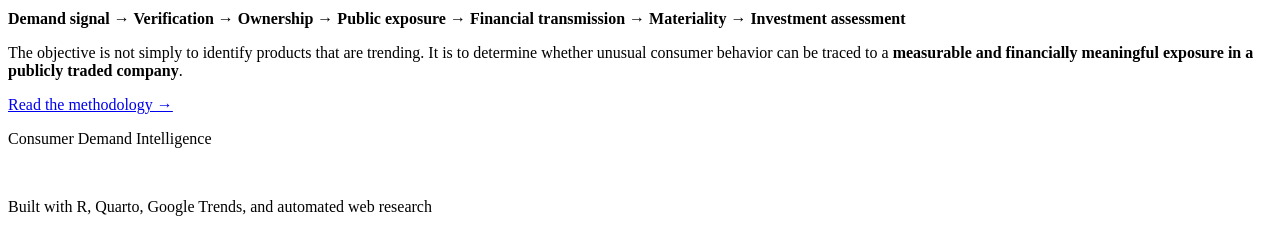
==== commit 1d62981e: "Built site for gh-pages" ====
--- a/research/index.html
+++ b/research/index.html
@@ -176,26 +176,26 @@
 <h2 class="anchored" data-anchor-id="latest-research">Latest Research</h2>
 <div class="research-feature">
 <div class="research-kicker">
-2026 · WEEK 36
-</div>
-<section id="needoh-scarcity-schylling" class="level3">
-<h3 class="anchored" data-anchor-id="needoh-scarcity-schylling">NeeDoh scarcity / Schylling</h3>
+2026 · WEEK 38
+</div>
+<section id="w38-weekly-market-intelligence" class="level3">
+<h3 class="anchored" data-anchor-id="w38-weekly-market-intelligence">2026-W38 Weekly Market Intelligence</h3>
 <div class="research-meta">
-<p><span class="research-badge research-badge-yellow">YELLOW</span> <span class="research-badge">59/100</span> <span class="research-badge">HIGH EVIDENCE</span></p>
-</div>
-<p>Persistent NeeDoh scarcity and retailer rationing point to continued consumer demand, with public-market exposure through Gladstone Investment Corporation (GAIN).</p>
+<p><span class="research-badge">RESEARCH</span> <span class="research-badge">—/100</span> <span class="research-badge">— EVIDENCE</span></p>
+</div>
+<p>Read the latest Consumer Demand Intelligence investigation and its potential public-market implications.</p>
 <div class="research-stats">
 <div>
-<p><span>PUBLIC EXPOSURE</span> <strong>Gladstone Investment (GAIN)</strong></p>
+<p><span>PUBLIC EXPOSURE</span> <strong>See full report</strong></p>
 </div>
 <div>
-<p><span>MATERIALITY</span> <strong>≈6–7% of GAIN’s fair-value portfolio</strong></p>
+<p><span>MATERIALITY</span> <strong>See full report</strong></p>
 </div>
 <div>
-<p><span>STATUS</span> <strong>Monitoring candidate</strong></p>
-</div>
-</div>
-<p><a href="../research/2026-W36.html" class="research-report-link">Read the full Week 36 report →</a></p>
+<p><span>STATUS</span> <strong>Published</strong></p>
+</div>
+</div>
+<p><a href="../research/2026-W38.html" class="research-report-link">Read the full Week 38 report →</a></p>
 </section>
 </div>
 <!-- AUTO-WEEKLY-END -->
--- a/styles.css
+++ b/styles.css
@@ -244,5 +244,319 @@
   }
 }
 
-
-
+/* ============================================================
+   Individual Weekly Research Report
+   ============================================================ */
+
+.research-report {
+  --report-max-width: 980px;
+}
+
+/* Main content width */
+.research-report main.content {
+  max-width: var(--report-max-width);
+}
+
+/* Title treatment */
+.research-report h1.title {
+  margin-bottom: 0.35rem;
+  font-size: 2.15rem;
+  line-height: 1.15;
+}
+
+.research-report .quarto-title-meta {
+  margin-bottom: 2rem;
+}
+
+/* Section hierarchy */
+.research-report h2 {
+  margin-top: 3rem;
+  margin-bottom: 1rem;
+  padding-bottom: 0.45rem;
+  border-bottom: 1px solid #dfe3e7;
+}
+
+.research-report h3 {
+  margin-top: 2rem;
+}
+
+/* General paragraph readability */
+.research-report p {
+  line-height: 1.65;
+}
+
+/* Lists */
+.research-report ul,
+.research-report ol {
+  padding-left: 1.35rem;
+}
+
+.research-report li {
+  margin-bottom: 0.55rem;
+  line-height: 1.58;
+}
+
+/* Executive briefing */
+.research-report #executive-briefing + ul {
+  margin-top: 1.1rem;
+  padding: 1.25rem 1.4rem 1.15rem 2.35rem;
+  border: 1px solid #dfe3e7;
+  border-radius: 0.55rem;
+  background: #fafbfc;
+}
+
+.research-report #executive-briefing + ul li {
+  margin-bottom: 0.8rem;
+}
+
+.research-report #executive-briefing + ul li:last-child {
+  margin-bottom: 0;
+}
+
+/* Ranked story */
+.research-report #ranked-stories + ol {
+  padding: 0;
+  margin-top: 1.25rem;
+  list-style: none;
+}
+
+.research-report #ranked-stories + ol > li {
+  margin-bottom: 1rem;
+  padding: 1rem 1.2rem;
+  border-left: 4px solid #f0c36d;
+  background: #fffaf0;
+  font-weight: 700;
+  border-radius: 0.25rem;
+}
+
+/* Content immediately following ranked story heading */
+.research-report #ranked-stories ~ ul {
+  max-width: 920px;
+}
+
+/* Comparison table */
+.research-report #comparison-table {
+  margin-top: 1.2rem;
+}
+
+/* Monitoring / rejected / analyst / watchlist sections */
+.research-report #monitoring-signals + ul,
+.research-report #rejected-or-low-value-signals + ul,
+.research-report #analyst-quality-flags + ul,
+.research-report #next-week-watchlist + ul {
+  margin-top: 1rem;
+}
+
+.research-report #monitoring-signals + ul > li,
+.research-report #rejected-or-low-value-signals + ul > li,
+.research-report #analyst-quality-flags + ul > li,
+.research-report #next-week-watchlist + ul > li {
+  margin-bottom: 1rem;
+}
+
+/* Sources */
+.research-report #sources + ul {
+  margin-top: 1rem;
+  padding-left: 1.2rem;
+}
+
+.research-report #sources + ul li {
+  margin-bottom: 0.85rem;
+  font-size: 0.9rem;
+  line-height: 1.5;
+  color: #495057;
+}
+
+/* Inline links */
+.research-report a {
+  text-underline-offset: 2px;
+}
+
+/* Keep TOC readable */
+.research-report nav#TOC {
+  font-size: 0.9rem;
+}
+
+/* Mobile */
+@media (max-width: 768px) {
+  .research-report h1.title {
+    font-size: 1.75rem;
+  }
+
+  .research-report #executive-briefing + ul {
+    padding: 1rem 1rem 1rem 1.8rem;
+  }
+}
+
+/* ============================================================
+   Investment Snapshot
+   ============================================================ */
+
+.investment-snapshot {
+  margin: 1.5rem 0 2.25rem 0;
+  padding: 1.5rem 1.6rem;
+  border: 1px solid #dfe3e7;
+  border-radius: 0.6rem;
+  background: #fafbfc;
+}
+
+.snapshot-header {
+  display: flex;
+  flex-wrap: wrap;
+  gap: 0.45rem;
+  margin-bottom: 1.25rem;
+}
+
+.snapshot-grid {
+  display: grid;
+  grid-template-columns: repeat(3, minmax(0, 1fr));
+  gap: 1.25rem;
+  padding-top: 1rem;
+  border-top: 1px solid #dfe3e7;
+}
+
+.snapshot-grid > div {
+  display: flex;
+  flex-direction: column;
+  gap: 0.25rem;
+}
+
+.snapshot-label {
+  font-size: 0.7rem;
+  font-weight: 700;
+  letter-spacing: 0.06em;
+  color: #6c757d;
+}
+
+.snapshot-grid strong {
+  font-size: 0.95rem;
+}
+
+.snapshot-verdict {
+  margin-top: 1.3rem;
+  padding-top: 1rem;
+  border-top: 1px solid #dfe3e7;
+  line-height: 1.55;
+}
+
+@media (max-width: 768px) {
+  .snapshot-grid {
+    grid-template-columns: 1fr;
+  }
+}
+
+/* Tighten investment snapshot */
+.investment-snapshot {
+  padding: 1.25rem 1.5rem;
+}
+
+.snapshot-header {
+  margin-bottom: 1rem;
+}
+
+.snapshot-grid {
+  padding-top: 0.85rem;
+  gap: 1rem;
+}
+
+.snapshot-verdict {
+  margin-top: 1rem;
+  padding-top: 0.85rem;
+}
+
+/* ============================================================
+   Ranked Story Cards
+   ============================================================ */
+
+.research-story-card {
+  margin: 1.5rem 0 2.25rem 0;
+  padding: 1.4rem 1.5rem;
+  border: 1px solid #dfe3e7;
+  border-radius: 0.6rem;
+  background: #ffffff;
+}
+
+.research-story-header {
+  display: flex;
+  flex-wrap: wrap;
+  justify-content: space-between;
+  gap: 1rem;
+  align-items: flex-start;
+  margin-bottom: 1.15rem;
+  padding-bottom: 1rem;
+  border-bottom: 1px solid #e5e7eb;
+}
+
+.research-story-rank {
+  font-size: 0.72rem;
+  font-weight: 700;
+  letter-spacing: 0.08em;
+  color: #6c757d;
+  text-transform: uppercase;
+}
+
+.research-story-title {
+  margin-top: 0.2rem;
+  font-size: 1.2rem;
+  font-weight: 700;
+  line-height: 1.35;
+}
+
+.research-story-meta {
+  display: flex;
+  flex-wrap: wrap;
+  gap: 0.4rem;
+}
+
+.research-story-body {
+  display: grid;
+  gap: 0.95rem;
+}
+
+.research-story-field {
+  padding-top: 0.15rem;
+}
+
+.research-story-label {
+  display: block;
+  margin-bottom: 0.25rem;
+  font-size: 0.72rem;
+  font-weight: 700;
+  letter-spacing: 0.055em;
+  color: #6c757d;
+  text-transform: uppercase;
+}
+
+.research-story-field p {
+  margin: 0;
+}
+
+.research-story-verdict {
+  margin-top: 0.3rem;
+  padding: 0.9rem 1rem;
+  border-left: 4px solid #f0c36d;
+  background: #fffaf0;
+  border-radius: 0.25rem;
+}
+
+.research-badge-orange {
+  background: #fff3cd;
+  border-color: #f0ad4e;
+}
+
+.research-badge-red {
+  background: #f8d7da;
+  border-color: #dc3545;
+}
+
+@media (max-width: 768px) {
+  .research-story-card {
+    padding: 1.15rem;
+  }
+
+  .research-story-header {
+    flex-direction: column;
+  }
+}
+
+
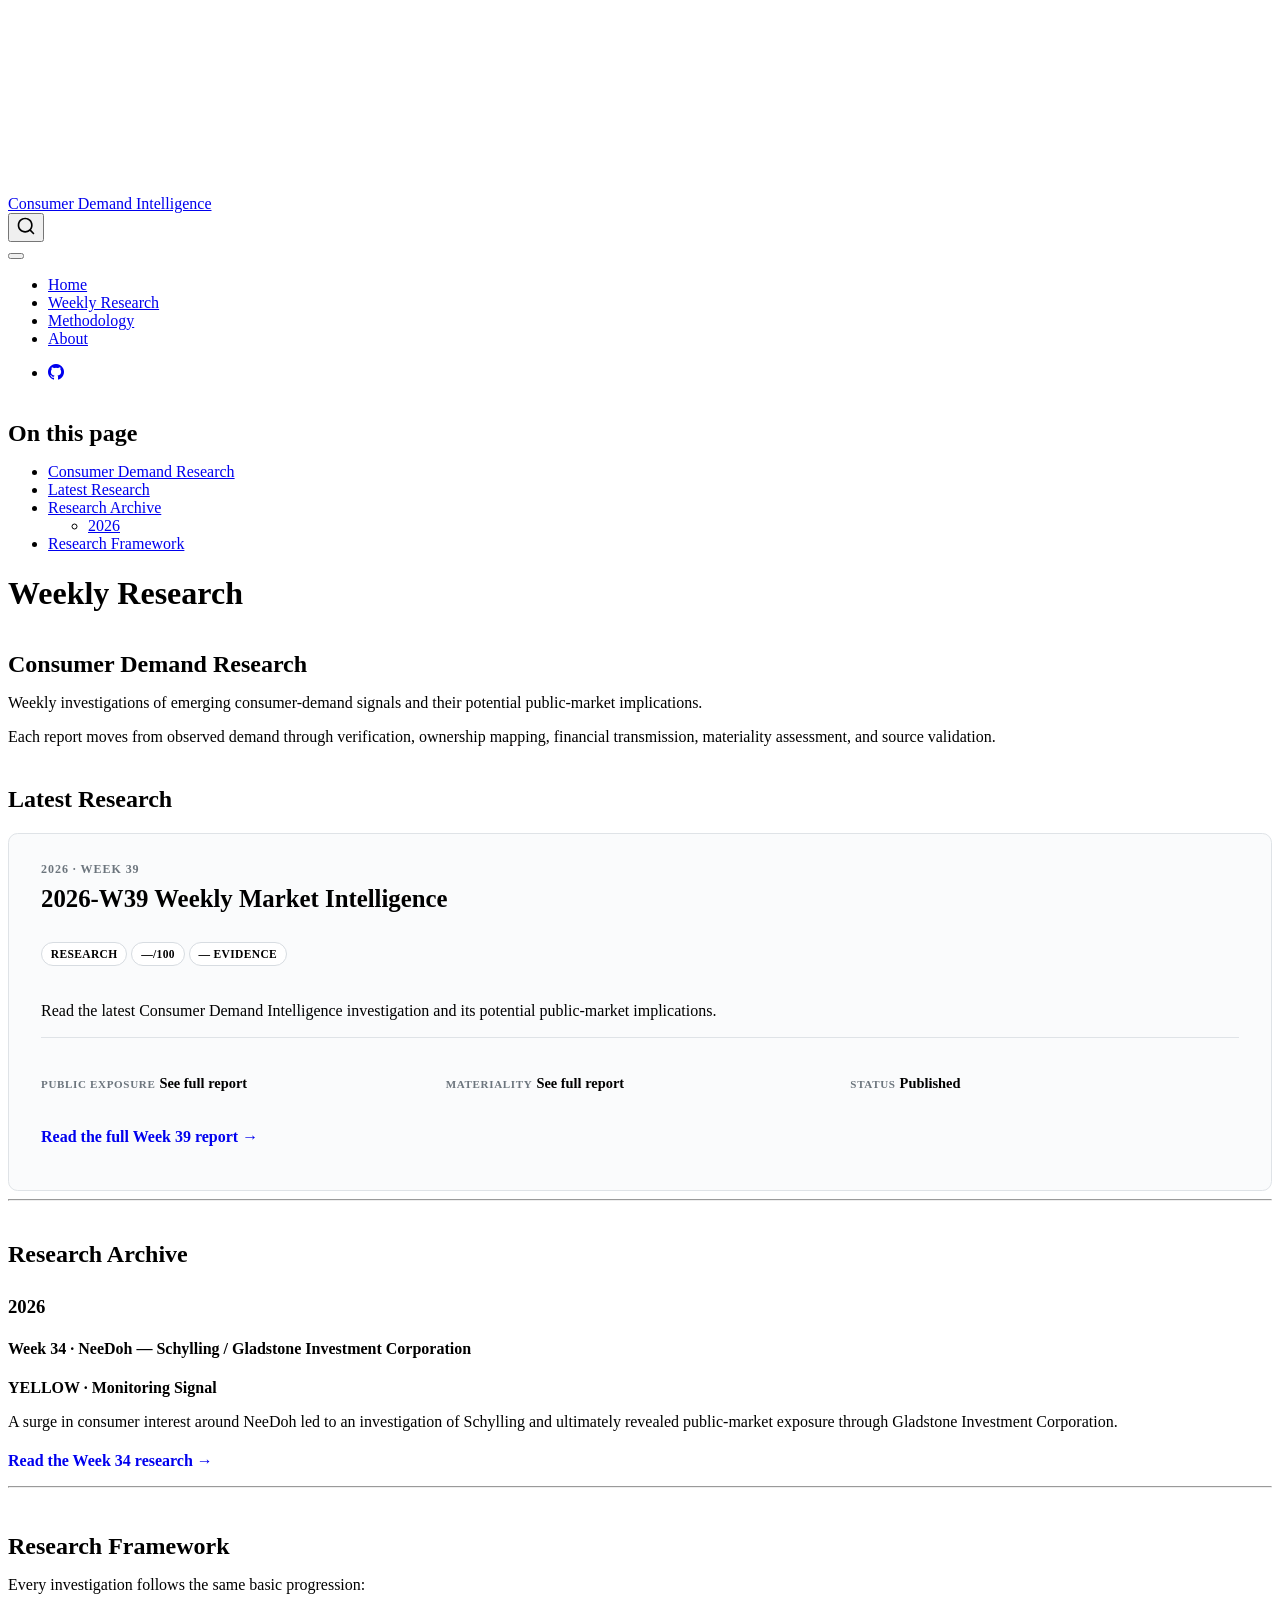
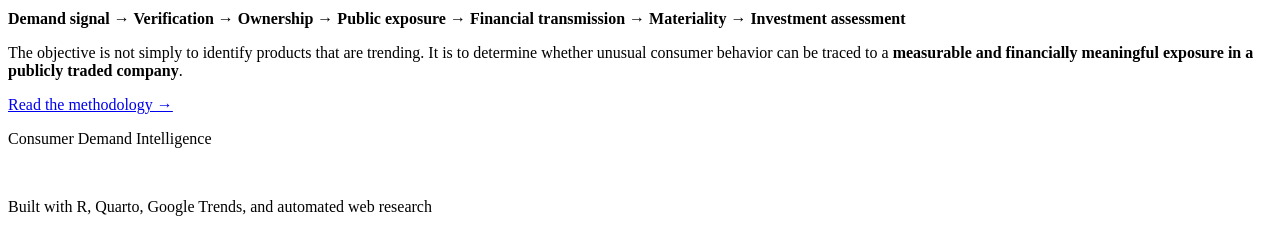
==== commit ee4c02b1: "Built site for gh-pages" ====
--- a/research/index.html
+++ b/research/index.html
@@ -45,7 +45,7 @@
 <link href="../site_libs/quarto-html/quarto-syntax-highlighting-64a204ab8560d761af7679ceaba22944.css" rel="stylesheet" id="quarto-text-highlighting-styles">
 <script src="../site_libs/bootstrap/bootstrap.min.js"></script>
 <link href="../site_libs/bootstrap/bootstrap-icons.css" rel="stylesheet">
-<link href="../site_libs/bootstrap/bootstrap-3e9b1289f5f353c49b617ce48ad2bc38.min.css" rel="stylesheet" append-hash="true" id="quarto-bootstrap" data-mode="light">
+<link href="../site_libs/bootstrap/bootstrap-55617497126496852ff9f5a59253c640.min.css" rel="stylesheet" append-hash="true" id="quarto-bootstrap" data-mode="light">
 <script id="quarto-search-options" type="application/json">{
   "location": "navbar",
   "copy-button": false,
@@ -176,10 +176,10 @@
 <h2 class="anchored" data-anchor-id="latest-research">Latest Research</h2>
 <div class="research-feature">
 <div class="research-kicker">
-2026 · WEEK 38
-</div>
-<section id="w38-weekly-market-intelligence" class="level3">
-<h3 class="anchored" data-anchor-id="w38-weekly-market-intelligence">2026-W38 Weekly Market Intelligence</h3>
+2026 · WEEK 39
+</div>
+<section id="w39-weekly-market-intelligence" class="level3">
+<h3 class="anchored" data-anchor-id="w39-weekly-market-intelligence">2026-W39 Weekly Market Intelligence</h3>
 <div class="research-meta">
 <p><span class="research-badge">RESEARCH</span> <span class="research-badge">—/100</span> <span class="research-badge">— EVIDENCE</span></p>
 </div>
@@ -195,7 +195,7 @@
 <p><span>STATUS</span> <strong>Published</strong></p>
 </div>
 </div>
-<p><a href="../research/2026-W38.html" class="research-report-link">Read the full Week 38 report →</a></p>
+<p><a href="../research/2026-W39.html" class="research-report-link">Read the full Week 39 report →</a></p>
 </section>
 </div>
 <!-- AUTO-WEEKLY-END -->
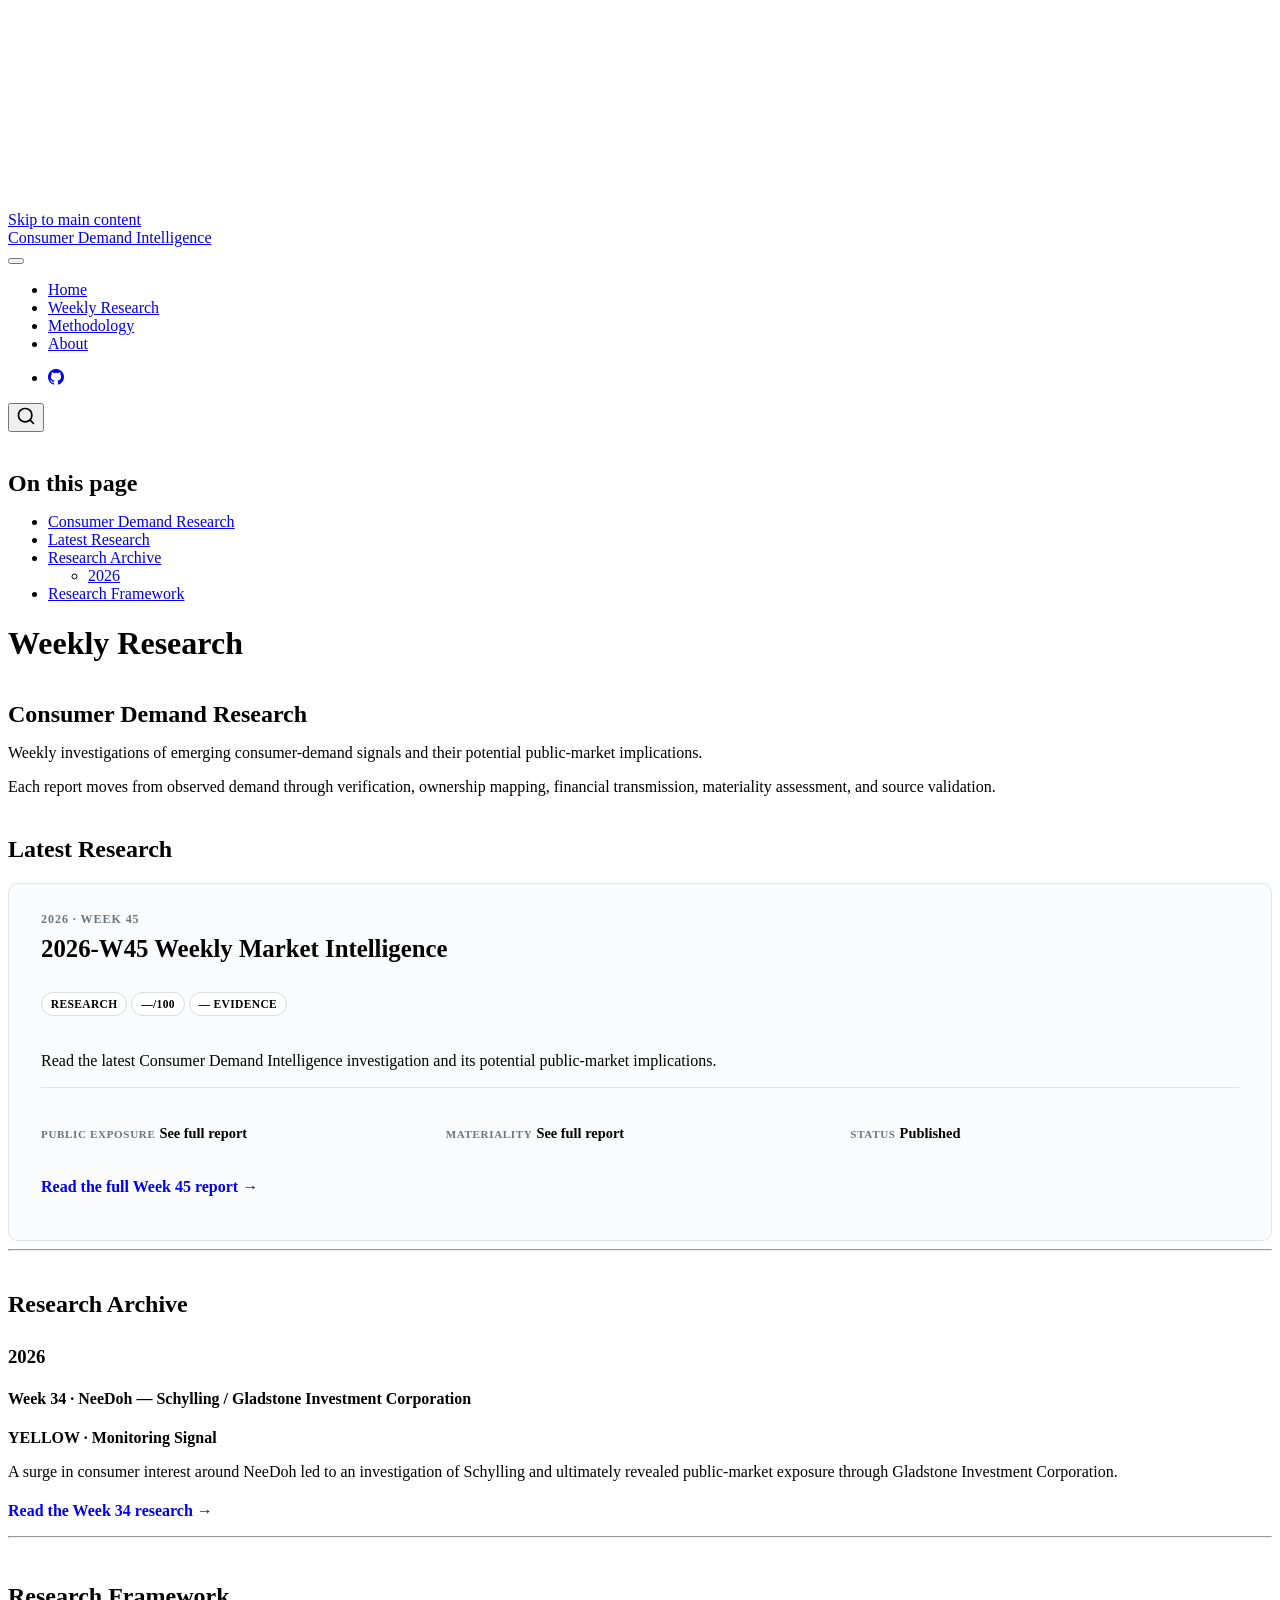
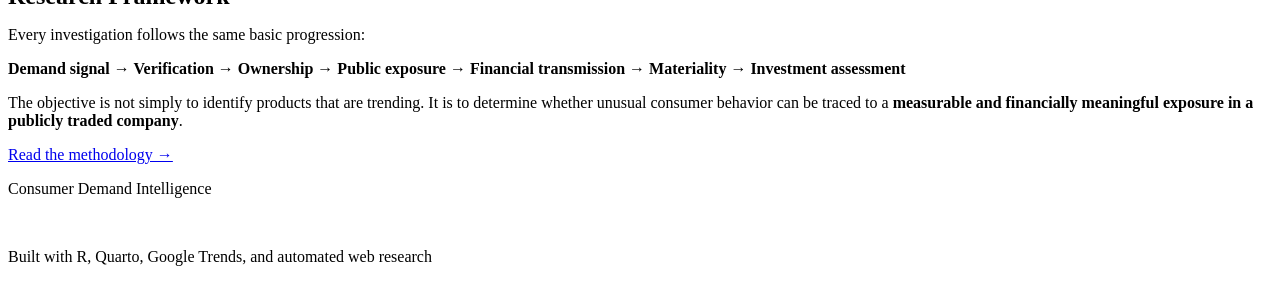
==== commit 18b0ba02: "Built site for gh-pages" ====
--- a/research/index.html
+++ b/research/index.html
@@ -2,7 +2,7 @@
 <html xmlns="http://www.w3.org/1999/xhtml" lang="en" xml:lang="en"><head>
 
 <meta charset="utf-8">
-<meta name="generator" content="quarto-1.10.18">
+<meta name="generator" content="quarto-1.11.9">
 
 <meta name="viewport" content="width=device-width, initial-scale=1.0, user-scalable=yes">
 
@@ -38,14 +38,15 @@
 <meta name="quarto:offset" content="../">
 <script src="../site_libs/quarto-html/quarto.js" type="module"></script>
 <script src="../site_libs/quarto-html/tabsets/tabsets.js" type="module"></script>
+<script src="../site_libs/quarto-html/scrollable-regions/scrollable-regions.js" type="module"></script>
 <script src="../site_libs/quarto-html/popper.min.js"></script>
 <script src="../site_libs/quarto-html/tippy.umd.min.js"></script>
 <script src="../site_libs/quarto-html/anchor.min.js"></script>
 <link href="../site_libs/quarto-html/tippy.css" rel="stylesheet">
-<link href="../site_libs/quarto-html/quarto-syntax-highlighting-64a204ab8560d761af7679ceaba22944.css" rel="stylesheet" id="quarto-text-highlighting-styles">
+<link href="../site_libs/quarto-html/quarto-syntax-highlighting-63b5708e65d6cd79cd7618c58d0c21e7.css" rel="stylesheet" id="quarto-text-highlighting-styles">
 <script src="../site_libs/bootstrap/bootstrap.min.js"></script>
 <link href="../site_libs/bootstrap/bootstrap-icons.css" rel="stylesheet">
-<link href="../site_libs/bootstrap/bootstrap-55617497126496852ff9f5a59253c640.min.css" rel="stylesheet" append-hash="true" id="quarto-bootstrap" data-mode="light">
+<link href="../site_libs/bootstrap/bootstrap-8d3ad9c781c51ccd60b292c95058b2c2.min.css" rel="stylesheet" append-hash="true" id="quarto-bootstrap" data-mode="light">
 <script id="quarto-search-options" type="application/json">{
   "location": "navbar",
   "copy-button": false,
@@ -78,19 +79,18 @@
 <link rel="stylesheet" href="../styles.css">
 </head>
 
-<body class="nav-fixed research-hub quarto-light">
+<body class="nav-fixed research-hub quarto-light"><a id="quarto-skip-link" class="visually-hidden-focusable" href="#quarto-document-content">Skip to main content</a>
 
 <div id="quarto-search-results"></div>
   <header id="quarto-header" class="headroom fixed-top">
-    <nav class="navbar navbar-expand-lg " data-bs-theme="dark">
+    <nav class="navbar navbar-expand-lg " data-bs-theme="dark" aria-label="Site">
       <div class="navbar-container container-fluid">
       <div class="navbar-brand-container mx-auto">
     <a class="navbar-brand" href="../index.html">
     <span class="navbar-title">Consumer Demand Intelligence</span>
     </a>
   </div>
-            <div id="quarto-search" class="" title="Search"></div>
-          <button class="navbar-toggler" type="button" data-bs-toggle="collapse" data-bs-target="#navbarCollapse" aria-controls="navbarCollapse" role="menu" aria-expanded="false" aria-label="Toggle navigation" onclick="if (window.quartoToggleHeadroom) { window.quartoToggleHeadroom(); }">
+          <button class="navbar-toggler" type="button" data-bs-toggle="collapse" data-bs-target="#navbarCollapse" aria-controls="navbarCollapse" aria-expanded="false" aria-label="Toggle navigation" onclick="if (window.quartoToggleHeadroom) { window.quartoToggleHeadroom(); }">
   <span class="navbar-toggler-icon"></span>
 </button>
           <div class="collapse navbar-collapse" id="navbarCollapse">
@@ -122,6 +122,7 @@
           </div> <!-- /navcollapse -->
             <div class="quarto-navbar-tools">
 </div>
+            <div id="quarto-search" class="" title="Search"></div>
       </div> <!-- /container-fluid -->
     </nav>
 </header>
@@ -130,7 +131,7 @@
 <!-- sidebar -->
 <!-- margin-sidebar -->
     <div id="quarto-margin-sidebar" class="sidebar margin-sidebar">
-        <nav id="TOC" role="doc-toc" class="toc-active">
+        <nav id="TOC" role="doc-toc" aria-labelledby="toc-title" class="toc-active">
     <h2 id="toc-title">On this page</h2>
    
   <ul>
@@ -145,7 +146,7 @@
 </nav>
     </div>
 <!-- main -->
-<main class="content column-page-left" id="quarto-document-content">
+<main class="content column-page-left" id="quarto-document-content" tabindex="-1">
 
 <header id="title-block-header" class="quarto-title-block default">
 <div class="quarto-title">
@@ -176,10 +177,10 @@
 <h2 class="anchored" data-anchor-id="latest-research">Latest Research</h2>
 <div class="research-feature">
 <div class="research-kicker">
-2026 · WEEK 39
-</div>
-<section id="w39-weekly-market-intelligence" class="level3">
-<h3 class="anchored" data-anchor-id="w39-weekly-market-intelligence">2026-W39 Weekly Market Intelligence</h3>
+2026 · WEEK 45
+</div>
+<section id="w45-weekly-market-intelligence" class="level3">
+<h3 class="anchored" data-anchor-id="w45-weekly-market-intelligence">2026-W45 Weekly Market Intelligence</h3>
 <div class="research-meta">
 <p><span class="research-badge">RESEARCH</span> <span class="research-badge">—/100</span> <span class="research-badge">— EVIDENCE</span></p>
 </div>
@@ -195,7 +196,7 @@
 <p><span>STATUS</span> <strong>Published</strong></p>
 </div>
 </div>
-<p><a href="../research/2026-W39.html" class="research-report-link">Read the full Week 39 report →</a></p>
+<p><a href="../research/2026-W45.html" class="research-report-link">Read the full Week 45 report →</a></p>
 </section>
 </div>
 <!-- AUTO-WEEKLY-END -->
@@ -299,11 +300,30 @@
       var localhostRegex = new RegExp(/^(?:http|https):\/\/localhost\:?[0-9]*\//);
       var mailtoRegex = new RegExp(/^mailto:/);
         var filterRegex = new RegExp("https:\/\/JosePenaS\.github\.io\/consumer-demand-intelligence\/");
+      const newWindowLabel = "(opens in a new tab)";
+      const newWindowNoteId = "quarto-ext-newwindow-label";
+      // Links reference one hidden label through aria-describedby, so the
+      // announcement never changes their accessible name.
+      var describeNewWindow = (link) => {
+        if (!window.document.getElementById(newWindowNoteId)) {
+          var newWindowNote = window.document.createElement("span");
+          newWindowNote.id = newWindowNoteId;
+          newWindowNote.hidden = true;
+          newWindowNote.textContent = newWindowLabel;
+          window.document.body.appendChild(newWindowNote);
+        }
+        var describedBy = (link.getAttribute("aria-describedby") || "").split(/\s+/).filter(Boolean);
+        if (!describedBy.includes(newWindowNoteId)) {
+          describedBy.push(newWindowNoteId);
+          link.setAttribute("aria-describedby", describedBy.join(" "));
+        }
+      }
       var isInternal = (href) => {
           return filterRegex.test(href) || localhostRegex.test(href) || mailtoRegex.test(href);
       }
       // Inspect non-navigation links and adorn them if external
-     var links = window.document.querySelectorAll('a[href]:not(.nav-link):not(.navbar-brand):not(.toc-action):not(.sidebar-link):not(.sidebar-item-toggle):not(.pagination-link):not(.no-external):not([aria-hidden]):not(.dropdown-item):not(.quarto-navigation-tool):not(.about-link)');
+      window.quartoDecorateExternalLinks = function (root) {
+     var links = (root || window.document).querySelectorAll('a[href]:not(.nav-link):not(.navbar-brand):not(.toc-action):not(.sidebar-link):not(.sidebar-item-toggle):not(.pagination-link):not(.no-external):not([aria-hidden]):not(.dropdown-item):not(.quarto-navigation-tool):not(.about-link)');
       for (var i=0; i<links.length; i++) {
         const link = links[i];
         if (!isInternal(link.href)) {
@@ -317,8 +337,70 @@
             if (link.getAttribute("rel") === null) {
               link.setAttribute("rel", "noopener");
             }
-        }
-      }
+            describeNewWindow(link);
+          if (!link.classList.contains('no-external-icon')) {
+          }
+        }
+      }
+      };
+      window.quartoDecorateExternalLinks(window.document);
+    // Esc closes the popup (WCAG 1.4.13) and focus leaving both trigger and
+    // popup closes it (WCAG 2.4.11); tippy handles neither for interactive popups.
+    const hideOnEscAndFocusOut = {
+      name: 'hideOnEscAndFocusOut',
+      defaultValue: true,
+      fn(instance) {
+        const dismiss = () => {
+          // A show scheduled by the trigger delay would otherwise reopen it
+          instance.clearDelayTimeouts();
+          instance.hide();
+        };
+        const onKeyDown = (event) => {
+          if (event.key !== 'Escape') {
+            return;
+          }
+          // Keep Esc from also reaching page handlers (e.g. reveal.js overview),
+          // except an open reveal.js slide menu, which Esc should close too.
+          // The menu handles keys only when its keyboard option is on.
+          const menuHandlesEsc = window.Reveal?.getPlugin?.('menu')?.isOpen() &&
+            window.Reveal.getConfig().menu?.keyboard !== false;
+          if (!menuHandlesEsc) {
+            event.stopPropagation();
+          }
+          if (instance.popper.contains(window.document.activeElement)) {
+            // Disabled while refocusing so the focus trigger does not reopen it
+            instance.disable();
+            instance.reference.focus();
+            instance.enable();
+          }
+          dismiss();
+        };
+        const onFocusOut = (event) => {
+          const target = event.relatedTarget;
+          if (target && !instance.reference.contains(target) &&
+              !instance.popper.contains(target)) {
+            dismiss();
+          }
+        };
+        // On the trigger too: a click trigger (code-annotations: select) has no
+        // blur handling. Attached for the instance's lifetime so leaving the
+        // trigger also cancels a show still pending on the trigger delay.
+        instance.reference.addEventListener('focusout', onFocusOut);
+        return {
+          onShow() {
+            window.document.addEventListener('keydown', onKeyDown, true);
+            instance.popper.addEventListener('focusout', onFocusOut);
+          },
+          onHide() {
+            window.document.removeEventListener('keydown', onKeyDown, true);
+            instance.popper.removeEventListener('focusout', onFocusOut);
+          },
+          onDestroy() {
+            instance.reference.removeEventListener('focusout', onFocusOut);
+          },
+        };
+      },
+    };
     function tippyHover(el, contentFn, onTriggerFn, onUntriggerFn) {
       const config = {
         allowHTML: true,
@@ -332,6 +414,7 @@
         interactiveBorder: 10,
         theme: 'quarto',
         placement: 'bottom-start',
+        plugins: [hideOnEscAndFocusOut],
       };
       if (contentFn) {
         config.content = contentFn;
@@ -494,44 +577,54 @@
           const lineIds = lines.map((line) => {
             return targetCell + "-" + line;
           })
-          let top = null;
-          let height = null;
-          let parent = null;
+          // Each band is positioned against its own containing block, which is
+          // not the offsetParent of the lines, so place it from client rects.
+          const placeBand = (band, firstEl, lastEl, codeBlock) => {
+            const container = band.offsetParent;
+            if (container === null) {
+              return;
+            }
+            const containerRect = container.getBoundingClientRect();
+            // Reveal.js scales slides with a transform, so convert client
+            // pixels back to the CSS pixels of the container.
+            const scale = containerRect.height / container.offsetHeight || 1;
+            const firstRect = firstEl.getBoundingClientRect();
+            const lastRect = lastEl.getBoundingClientRect();
+            const top = (firstRect.top - containerRect.top) / scale - container.clientTop + container.scrollTop;
+            const height = (lastRect.bottom - firstRect.top) / scale;
+            band.style.top = top - 2 + "px";
+            band.style.height = height + 4 + "px";
+            if (codeBlock) {
+              // Without the copy button wrapper, the containing block is wider
+              // than the code block, so span the code block explicitly.
+              const blockRect = codeBlock.getBoundingClientRect();
+              band.style.left = (blockRect.left - containerRect.left) / scale - container.clientLeft + container.scrollLeft + "px";
+              band.style.width = blockRect.width / scale + "px";
+            }
+          };
           if (lineIds.length > 0) {
-              //compute the position of the single el (top and bottom and make a div)
-              const el = window.document.getElementById(lineIds[0]);
-              top = el.offsetTop;
-              height = el.offsetHeight;
-              parent = el.parentElement.parentElement;
-            if (lineIds.length > 1) {
-              const lastEl = window.document.getElementById(lineIds[lineIds.length - 1]);
-              const bottom = lastEl.offsetTop + lastEl.offsetHeight;
-              height = bottom - top;
-            }
-            if (top !== null && height !== null && parent !== null) {
-              // cook up a div (if necessary) and position it 
-              let div = window.document.getElementById("code-annotation-line-highlight");
-              if (div === null) {
-                div = window.document.createElement("div");
-                div.setAttribute("id", "code-annotation-line-highlight");
-                div.style.position = 'absolute';
-                parent.appendChild(div);
-              }
-              div.style.top = top - 2 + "px";
-              div.style.height = height + 4 + "px";
-              div.style.left = 0;
-              let gutterDiv = window.document.getElementById("code-annotation-line-highlight-gutter");
-              if (gutterDiv === null) {
-                gutterDiv = window.document.createElement("div");
-                gutterDiv.setAttribute("id", "code-annotation-line-highlight-gutter");
-                gutterDiv.style.position = 'absolute';
-                const codeCell = window.document.getElementById(targetCell);
-                const gutter = codeCell.querySelector('.code-annotation-gutter');
-                gutter.appendChild(gutterDiv);
-              }
-              gutterDiv.style.top = top - 2 + "px";
-              gutterDiv.style.height = height + 4 + "px";
-            }
+            const el = window.document.getElementById(lineIds[0]);
+            const lastEl = window.document.getElementById(lineIds[lineIds.length - 1]);
+            const parent = el.parentElement.parentElement;
+            // cook up a div (if necessary) and position it
+            let div = window.document.getElementById("code-annotation-line-highlight");
+            if (div === null) {
+              div = window.document.createElement("div");
+              div.setAttribute("id", "code-annotation-line-highlight");
+              div.style.position = 'absolute';
+              parent.appendChild(div);
+            }
+            placeBand(div, el, lastEl, parent.closest("div.sourceCode") || parent);
+            let gutterDiv = window.document.getElementById("code-annotation-line-highlight-gutter");
+            if (gutterDiv === null) {
+              gutterDiv = window.document.createElement("div");
+              gutterDiv.setAttribute("id", "code-annotation-line-highlight-gutter");
+              gutterDiv.style.position = 'absolute';
+              const codeCell = window.document.getElementById(targetCell);
+              const gutter = codeCell.querySelector('.code-annotation-gutter');
+              gutter.appendChild(gutterDiv);
+            }
+            placeBand(gutterDiv, el, lastEl);
             selectedAnnoteEl = annoteEl;
           }
         };
@@ -630,6 +723,9 @@
     }
   });
   </script>
+  <script type="application/javascript">
+  window.quartoScrollableRegionsLabels = {"code":"Scrollable code","output":"Scrollable output"};
+  </script>
 </div> <!-- /content -->
 <footer class="footer">
   <div class="nav-footer">
--- a/site_libs/quarto-html/quarto-syntax-highlighting-63b5708e65d6cd79cd7618c58d0c21e7.css
+++ b/site_libs/quarto-html/quarto-syntax-highlighting-63b5708e65d6cd79cd7618c58d0c21e7.css
@@ -0,0 +1,236 @@
+/* quarto syntax highlight colors */
+:root {
+  --quarto-hl-ot-color: #003B4F;
+  --quarto-hl-at-color: #657422;
+  --quarto-hl-ss-color: #20794D;
+  --quarto-hl-an-color: #5E5E5E;
+  --quarto-hl-fu-color: #4758AB;
+  --quarto-hl-st-color: #20794D;
+  --quarto-hl-cf-color: #003B4F;
+  --quarto-hl-op-color: #5E5E5E;
+  --quarto-hl-er-color: #AD0000;
+  --quarto-hl-bn-color: #AD0000;
+  --quarto-hl-al-color: #AD0000;
+  --quarto-hl-va-color: #111111;
+  --quarto-hl-bu-color: inherit;
+  --quarto-hl-ex-color: inherit;
+  --quarto-hl-pp-color: #AD0000;
+  --quarto-hl-in-color: #5E5E5E;
+  --quarto-hl-vs-color: #20794D;
+  --quarto-hl-wa-color: #5E5E5E;
+  --quarto-hl-do-color: #5E5E5E;
+  --quarto-hl-im-color: #00769E;
+  --quarto-hl-ch-color: #20794D;
+  --quarto-hl-dt-color: #AD0000;
+  --quarto-hl-fl-color: #AD0000;
+  --quarto-hl-co-color: #5E5E5E;
+  --quarto-hl-cv-color: #5E5E5E;
+  --quarto-hl-cn-color: #8f5902;
+  --quarto-hl-sc-color: #5E5E5E;
+  --quarto-hl-dv-color: #AD0000;
+  --quarto-hl-kw-color: #003B4F;
+}
+
+/* other quarto variables */
+:root {
+  --quarto-font-monospace: SFMono-Regular, Menlo, Monaco, Consolas, "Liberation Mono", "Courier New", monospace;
+}
+
+/* syntax highlight based on Pandoc's rules */
+pre > code.sourceCode > span {
+  color: #003B4F;
+}
+
+code.sourceCode > span {
+  color: #003B4F;
+}
+
+div.sourceCode,
+div.sourceCode pre.sourceCode {
+  color: #003B4F;
+}
+
+/* Normal */
+code span {
+  color: #003B4F;
+}
+
+/* Alert */
+code span.al {
+  color: #AD0000;
+  font-style: inherit;
+}
+
+/* Annotation */
+code span.an {
+  color: #5E5E5E;
+  font-style: inherit;
+}
+
+/* Attribute */
+code span.at {
+  color: #657422;
+  font-style: inherit;
+}
+
+/* BaseN */
+code span.bn {
+  color: #AD0000;
+  font-style: inherit;
+}
+
+/* BuiltIn */
+code span.bu {
+  font-style: inherit;
+}
+
+/* ControlFlow */
+code span.cf {
+  color: #003B4F;
+  font-weight: bold;
+  font-style: inherit;
+}
+
+/* Char */
+code span.ch {
+  color: #20794D;
+  font-style: inherit;
+}
+
+/* Constant */
+code span.cn {
+  color: #8f5902;
+  font-style: inherit;
+}
+
+/* Comment */
+code span.co {
+  color: #5E5E5E;
+  font-style: inherit;
+}
+
+/* CommentVar */
+code span.cv {
+  color: #5E5E5E;
+  font-style: italic;
+}
+
+/* Documentation */
+code span.do {
+  color: #5E5E5E;
+  font-style: italic;
+}
+
+/* DataType */
+code span.dt {
+  color: #AD0000;
+  font-style: inherit;
+}
+
+/* DecVal */
+code span.dv {
+  color: #AD0000;
+  font-style: inherit;
+}
+
+/* Error */
+code span.er {
+  color: #AD0000;
+  font-style: inherit;
+}
+
+/* Extension */
+code span.ex {
+  font-style: inherit;
+}
+
+/* Float */
+code span.fl {
+  color: #AD0000;
+  font-style: inherit;
+}
+
+/* Function */
+code span.fu {
+  color: #4758AB;
+  font-style: inherit;
+}
+
+/* Import */
+code span.im {
+  color: #00769E;
+  font-style: inherit;
+}
+
+/* Information */
+code span.in {
+  color: #5E5E5E;
+  font-style: inherit;
+}
+
+/* Keyword */
+code span.kw {
+  color: #003B4F;
+  font-weight: bold;
+  font-style: inherit;
+}
+
+/* Operator */
+code span.op {
+  color: #5E5E5E;
+  font-style: inherit;
+}
+
+/* Other */
+code span.ot {
+  color: #003B4F;
+  font-style: inherit;
+}
+
+/* Preprocessor */
+code span.pp {
+  color: #AD0000;
+  font-style: inherit;
+}
+
+/* SpecialChar */
+code span.sc {
+  color: #5E5E5E;
+  font-style: inherit;
+}
+
+/* SpecialString */
+code span.ss {
+  color: #20794D;
+  font-style: inherit;
+}
+
+/* String */
+code span.st {
+  color: #20794D;
+  font-style: inherit;
+}
+
+/* Variable */
+code span.va {
+  color: #111111;
+  font-style: inherit;
+}
+
+/* VerbatimString */
+code span.vs {
+  color: #20794D;
+  font-style: inherit;
+}
+
+/* Warning */
+code span.wa {
+  color: #5E5E5E;
+  font-style: italic;
+}
+
+.prevent-inlining {
+  content: "</";
+}
+
+/*# sourceMappingURL=054cc16b9e9817627be6994582d2ffb5.css.map */
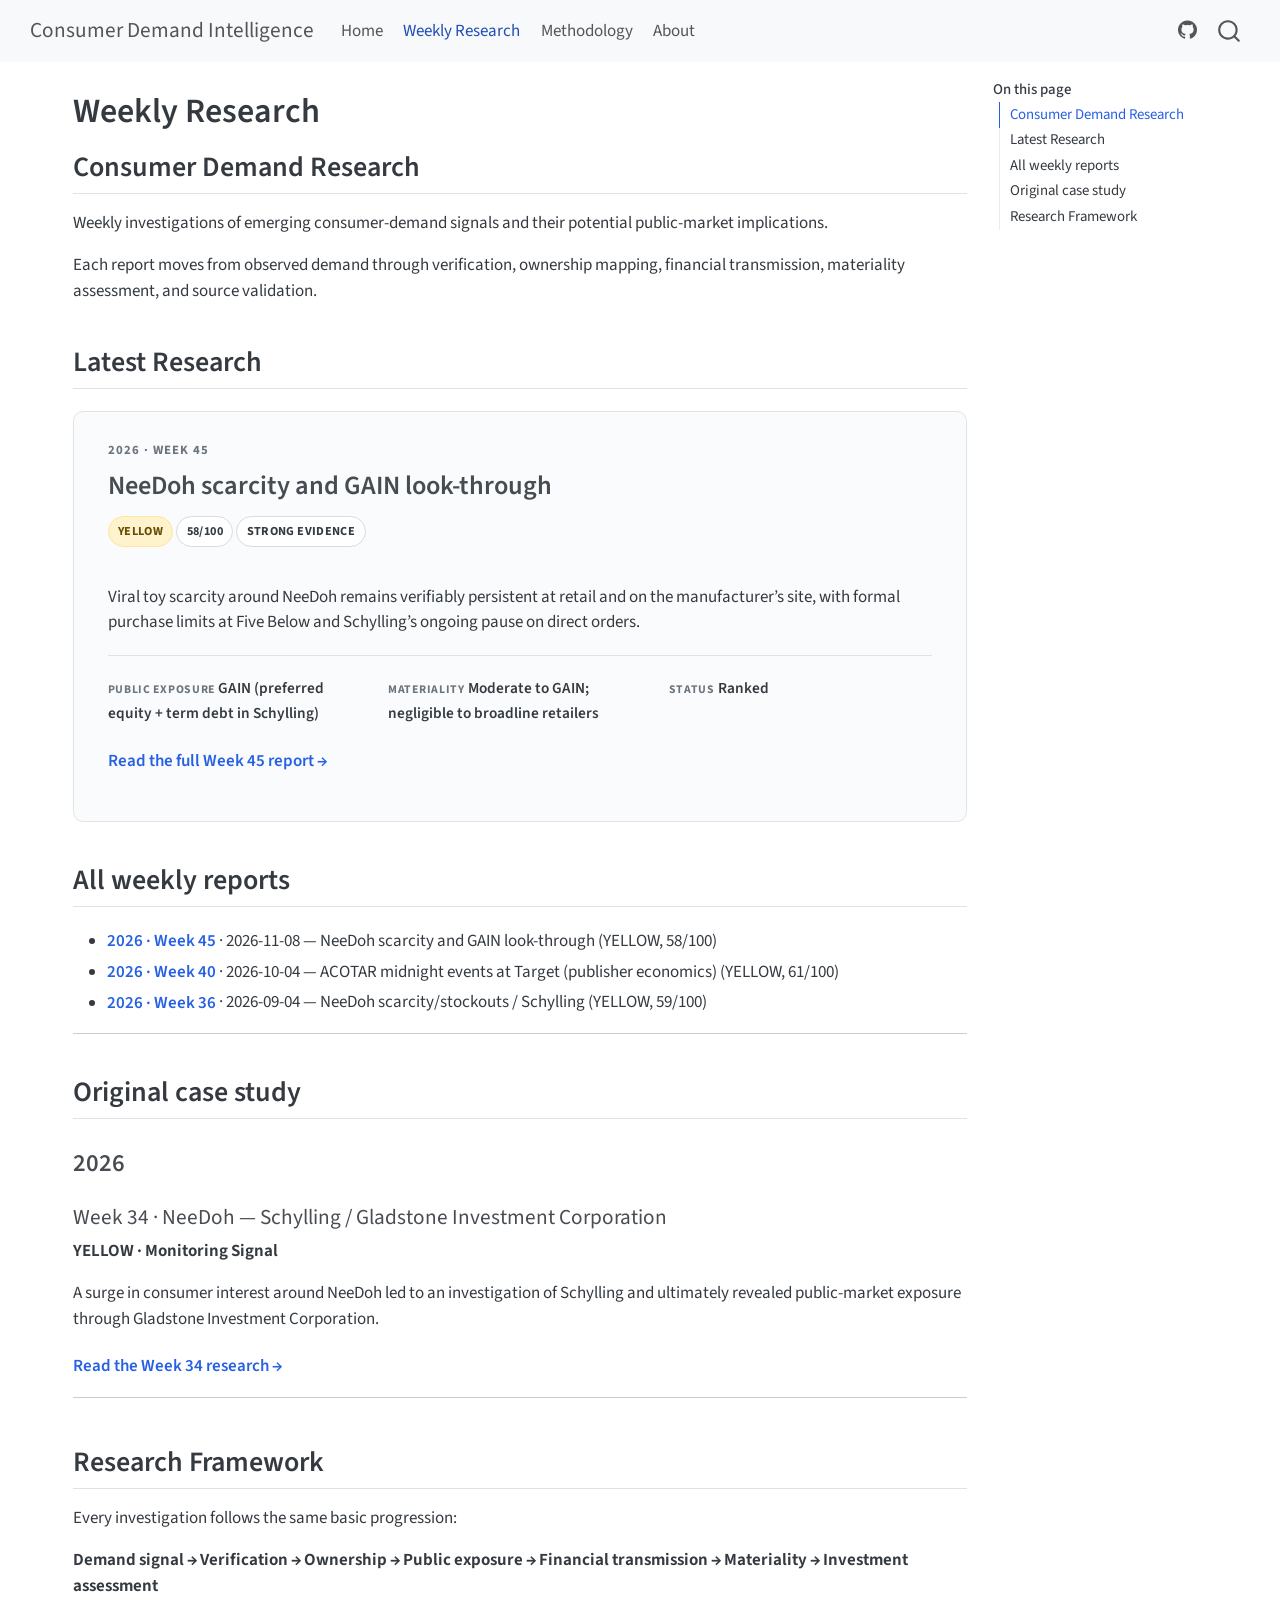
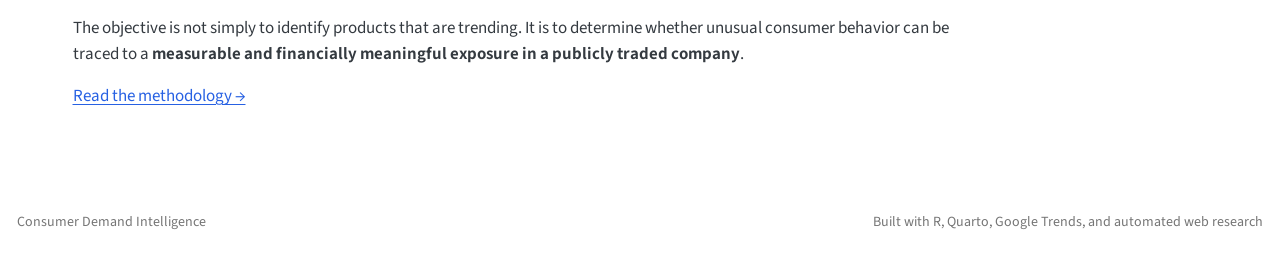
==== commit e00935e2: "Built site for gh-pages" ====
--- a/research/index.html
+++ b/research/index.html
@@ -46,7 +46,7 @@
 <link href="../site_libs/quarto-html/quarto-syntax-highlighting-63b5708e65d6cd79cd7618c58d0c21e7.css" rel="stylesheet" id="quarto-text-highlighting-styles">
 <script src="../site_libs/bootstrap/bootstrap.min.js"></script>
 <link href="../site_libs/bootstrap/bootstrap-icons.css" rel="stylesheet">
-<link href="../site_libs/bootstrap/bootstrap-8d3ad9c781c51ccd60b292c95058b2c2.min.css" rel="stylesheet" append-hash="true" id="quarto-bootstrap" data-mode="light">
+<link href="../site_libs/bootstrap/bootstrap-cb61c712ca1a7fe70a83faed8e4da2d7.min.css" rel="stylesheet" append-hash="true" id="quarto-bootstrap" data-mode="light">
 <script id="quarto-search-options" type="application/json">{
   "location": "navbar",
   "copy-button": false,
@@ -137,7 +137,8 @@
   <ul>
   <li><a href="#consumer-demand-research" id="toc-consumer-demand-research" class="nav-link active" data-scroll-target="#consumer-demand-research">Consumer Demand Research</a></li>
   <li><a href="#latest-research" id="toc-latest-research" class="nav-link" data-scroll-target="#latest-research">Latest Research</a></li>
-  <li><a href="#research-archive" id="toc-research-archive" class="nav-link" data-scroll-target="#research-archive">Research Archive</a>
+  <li><a href="#all-weekly-reports" id="toc-all-weekly-reports" class="nav-link" data-scroll-target="#all-weekly-reports">All weekly reports</a></li>
+  <li><a href="#original-case-study" id="toc-original-case-study" class="nav-link" data-scroll-target="#original-case-study">Original case study</a>
   <ul class="collapse">
   <li><a href="#section" id="toc-section" class="nav-link" data-scroll-target="#section">2026</a></li>
   </ul></li>
@@ -179,31 +180,39 @@
 <div class="research-kicker">
 2026 · WEEK 45
 </div>
-<section id="w45-weekly-market-intelligence" class="level3">
-<h3 class="anchored" data-anchor-id="w45-weekly-market-intelligence">2026-W45 Weekly Market Intelligence</h3>
+<section id="needoh-scarcity-and-gain-look-through" class="level3">
+<h3 class="anchored" data-anchor-id="needoh-scarcity-and-gain-look-through">NeeDoh scarcity and GAIN look-through</h3>
 <div class="research-meta">
-<p><span class="research-badge">RESEARCH</span> <span class="research-badge">—/100</span> <span class="research-badge">— EVIDENCE</span></p>
-</div>
-<p>Read the latest Consumer Demand Intelligence investigation and its potential public-market implications.</p>
+<p><span class="research-badge research-badge-yellow">YELLOW</span> <span class="research-badge">58/100</span> <span class="research-badge">STRONG EVIDENCE</span></p>
+</div>
+<p>Viral toy scarcity around NeeDoh remains verifiably persistent at retail and on the manufacturer’s site, with formal purchase limits at Five Below and Schylling’s ongoing pause on direct orders.</p>
 <div class="research-stats">
 <div>
-<p><span>PUBLIC EXPOSURE</span> <strong>See full report</strong></p>
+<p><span>PUBLIC EXPOSURE</span> <strong>GAIN (preferred equity + term debt in Schylling)</strong></p>
 </div>
 <div>
-<p><span>MATERIALITY</span> <strong>See full report</strong></p>
+<p><span>MATERIALITY</span> <strong>Moderate to GAIN; negligible to broadline retailers</strong></p>
 </div>
 <div>
-<p><span>STATUS</span> <strong>Published</strong></p>
+<p><span>STATUS</span> <strong>Ranked</strong></p>
 </div>
 </div>
 <p><a href="../research/2026-W45.html" class="research-report-link">Read the full Week 45 report →</a></p>
 </section>
 </div>
+</section>
+<section id="all-weekly-reports" class="level2">
+<h2 class="anchored" data-anchor-id="all-weekly-reports">All weekly reports</h2>
+<ul>
+<li><strong><a href="../research/2026-W45.html">2026 · Week 45</a></strong> · 2026-11-08 — NeeDoh scarcity and GAIN look-through (YELLOW, 58/100)</li>
+<li><strong><a href="../research/2026-W40.html">2026 · Week 40</a></strong> · 2026-10-04 — ACOTAR midnight events at Target (publisher economics) (YELLOW, 61/100)</li>
+<li><strong><a href="../research/2026-W36.html">2026 · Week 36</a></strong> · 2026-09-04 — NeeDoh scarcity/stockouts / Schylling (YELLOW, 59/100)</li>
+</ul>
 <!-- AUTO-WEEKLY-END -->
 <hr>
 </section>
-<section id="research-archive" class="level2">
-<h2 class="anchored" data-anchor-id="research-archive">Research Archive</h2>
+<section id="original-case-study" class="level2">
+<h2 class="anchored" data-anchor-id="original-case-study">Original case study</h2>
 <section id="section" class="level3">
 <h3 class="anchored" data-anchor-id="section">2026</h3>
 <section id="week-34-needoh-schylling-gladstone-investment-corporation" class="level4">
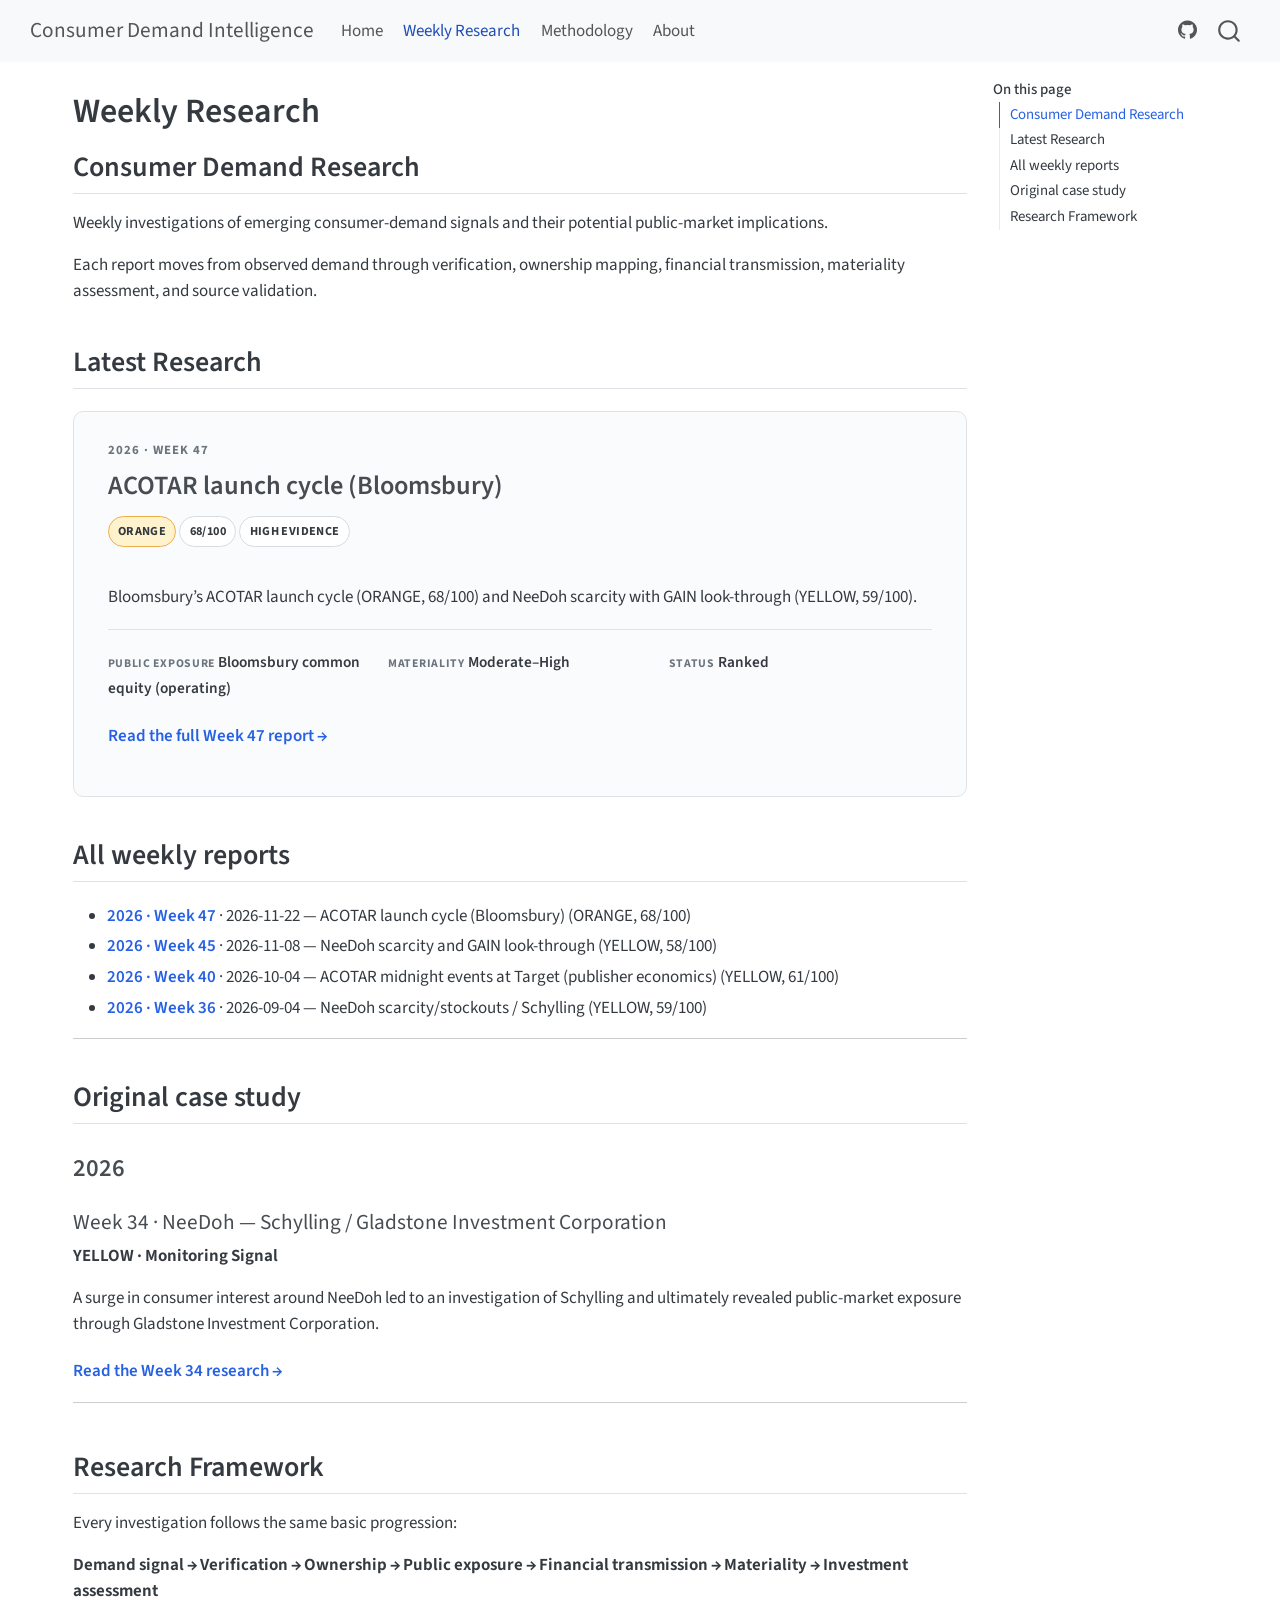
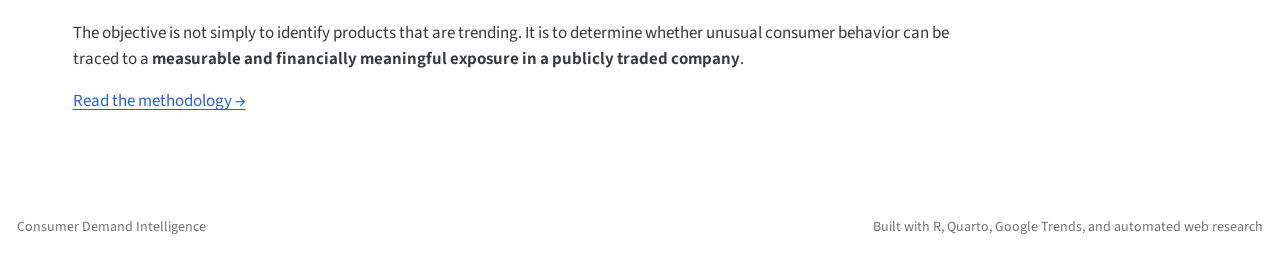
==== commit 1c33847c: "Built site for gh-pages" ====
--- a/research/index.html
+++ b/research/index.html
@@ -46,7 +46,7 @@
 <link href="../site_libs/quarto-html/quarto-syntax-highlighting-63b5708e65d6cd79cd7618c58d0c21e7.css" rel="stylesheet" id="quarto-text-highlighting-styles">
 <script src="../site_libs/bootstrap/bootstrap.min.js"></script>
 <link href="../site_libs/bootstrap/bootstrap-icons.css" rel="stylesheet">
-<link href="../site_libs/bootstrap/bootstrap-cb61c712ca1a7fe70a83faed8e4da2d7.min.css" rel="stylesheet" append-hash="true" id="quarto-bootstrap" data-mode="light">
+<link href="../site_libs/bootstrap/bootstrap-f35a81a4717690815b2013502477d714.min.css" rel="stylesheet" append-hash="true" id="quarto-bootstrap" data-mode="light">
 <script id="quarto-search-options" type="application/json">{
   "location": "navbar",
   "copy-button": false,
@@ -178,32 +178,33 @@
 <h2 class="anchored" data-anchor-id="latest-research">Latest Research</h2>
 <div class="research-feature">
 <div class="research-kicker">
-2026 · WEEK 45
-</div>
-<section id="needoh-scarcity-and-gain-look-through" class="level3">
-<h3 class="anchored" data-anchor-id="needoh-scarcity-and-gain-look-through">NeeDoh scarcity and GAIN look-through</h3>
+2026 · WEEK 47
+</div>
+<section id="acotar-launch-cycle-bloomsbury" class="level3">
+<h3 class="anchored" data-anchor-id="acotar-launch-cycle-bloomsbury">ACOTAR launch cycle (Bloomsbury)</h3>
 <div class="research-meta">
-<p><span class="research-badge research-badge-yellow">YELLOW</span> <span class="research-badge">58/100</span> <span class="research-badge">STRONG EVIDENCE</span></p>
-</div>
-<p>Viral toy scarcity around NeeDoh remains verifiably persistent at retail and on the manufacturer’s site, with formal purchase limits at Five Below and Schylling’s ongoing pause on direct orders.</p>
+<p><span class="research-badge research-badge-orange">ORANGE</span> <span class="research-badge">68/100</span> <span class="research-badge">HIGH EVIDENCE</span></p>
+</div>
+<p>Bloomsbury’s ACOTAR launch cycle (ORANGE, 68/100) and NeeDoh scarcity with GAIN look‑through (YELLOW, 59/100).</p>
 <div class="research-stats">
 <div>
-<p><span>PUBLIC EXPOSURE</span> <strong>GAIN (preferred equity + term debt in Schylling)</strong></p>
+<p><span>PUBLIC EXPOSURE</span> <strong>Bloomsbury common equity (operating)</strong></p>
 </div>
 <div>
-<p><span>MATERIALITY</span> <strong>Moderate to GAIN; negligible to broadline retailers</strong></p>
+<p><span>MATERIALITY</span> <strong>Moderate–High</strong></p>
 </div>
 <div>
 <p><span>STATUS</span> <strong>Ranked</strong></p>
 </div>
 </div>
-<p><a href="../research/2026-W45.html" class="research-report-link">Read the full Week 45 report →</a></p>
+<p><a href="../research/2026-W47.html" class="research-report-link">Read the full Week 47 report →</a></p>
 </section>
 </div>
 </section>
 <section id="all-weekly-reports" class="level2">
 <h2 class="anchored" data-anchor-id="all-weekly-reports">All weekly reports</h2>
 <ul>
+<li><strong><a href="../research/2026-W47.html">2026 · Week 47</a></strong> · 2026-11-22 — ACOTAR launch cycle (Bloomsbury) (ORANGE, 68/100)</li>
 <li><strong><a href="../research/2026-W45.html">2026 · Week 45</a></strong> · 2026-11-08 — NeeDoh scarcity and GAIN look-through (YELLOW, 58/100)</li>
 <li><strong><a href="../research/2026-W40.html">2026 · Week 40</a></strong> · 2026-10-04 — ACOTAR midnight events at Target (publisher economics) (YELLOW, 61/100)</li>
 <li><strong><a href="../research/2026-W36.html">2026 · Week 36</a></strong> · 2026-09-04 — NeeDoh scarcity/stockouts / Schylling (YELLOW, 59/100)</li>
